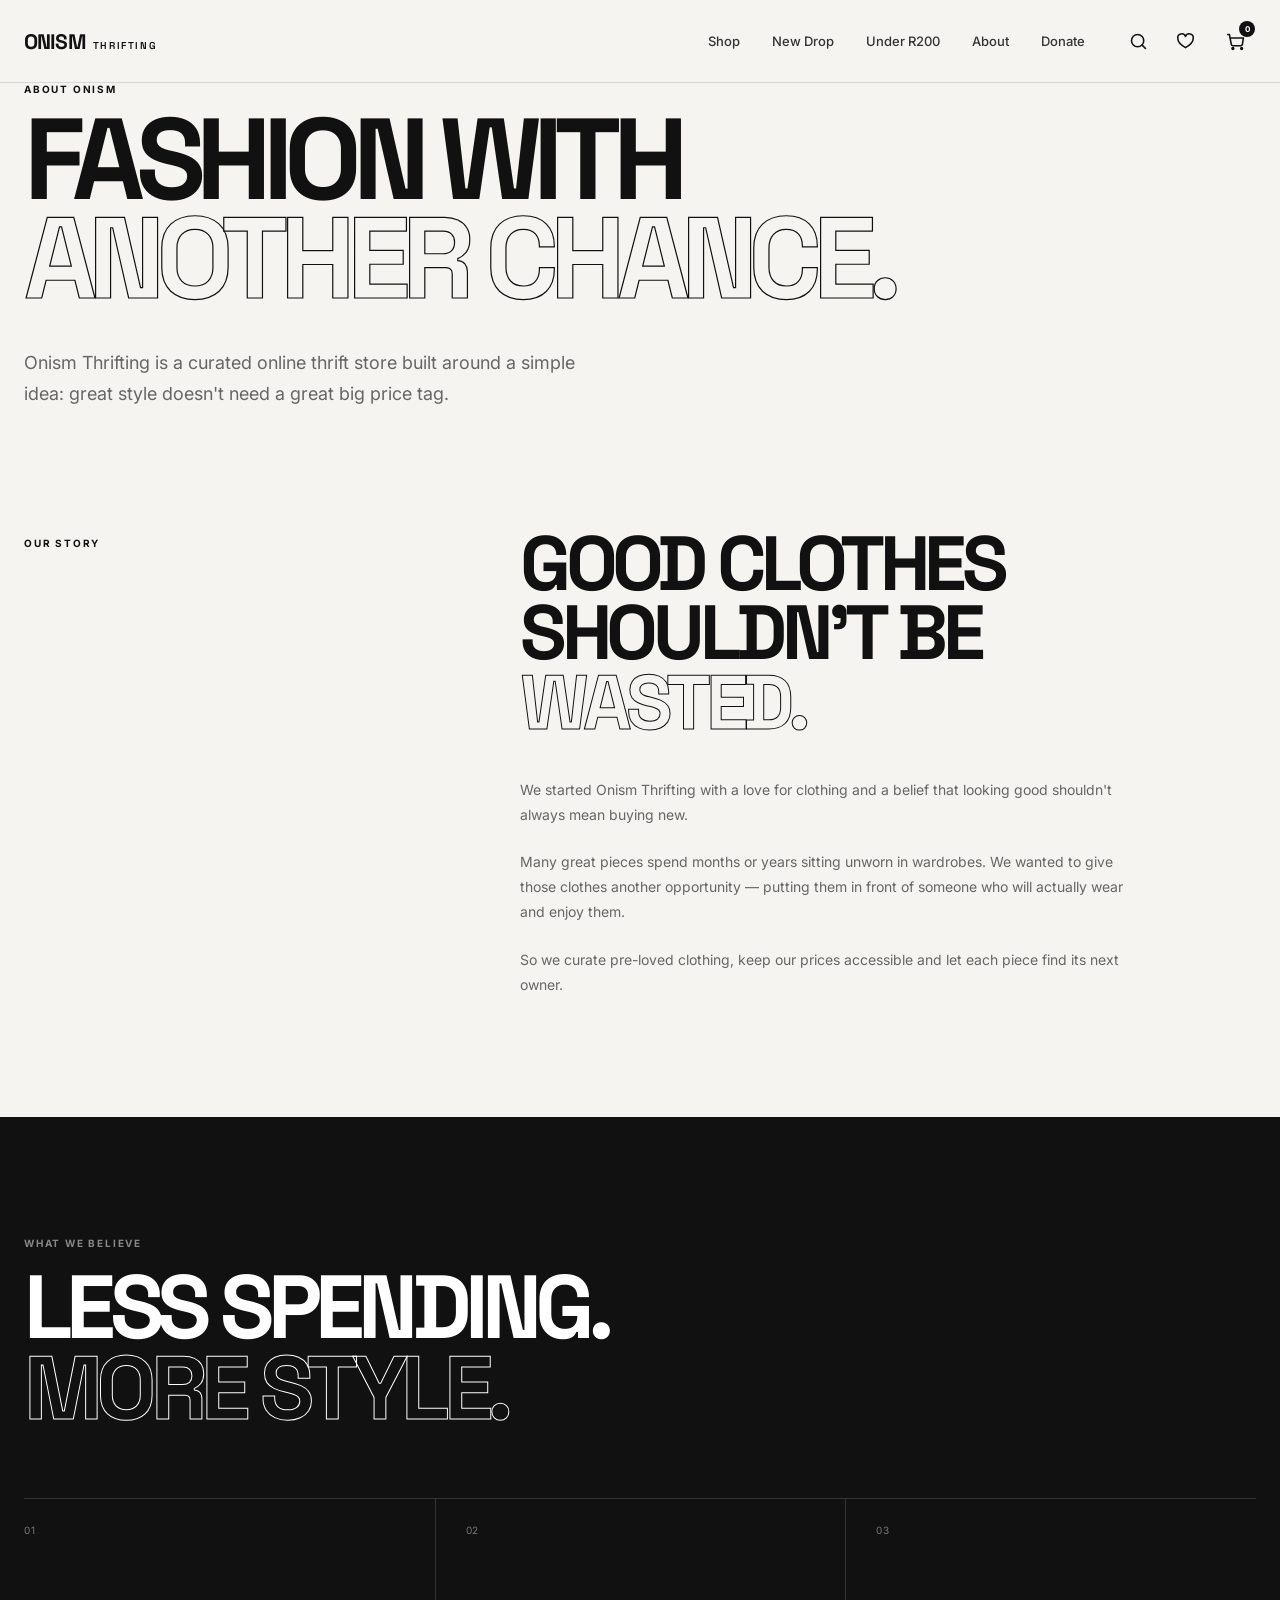
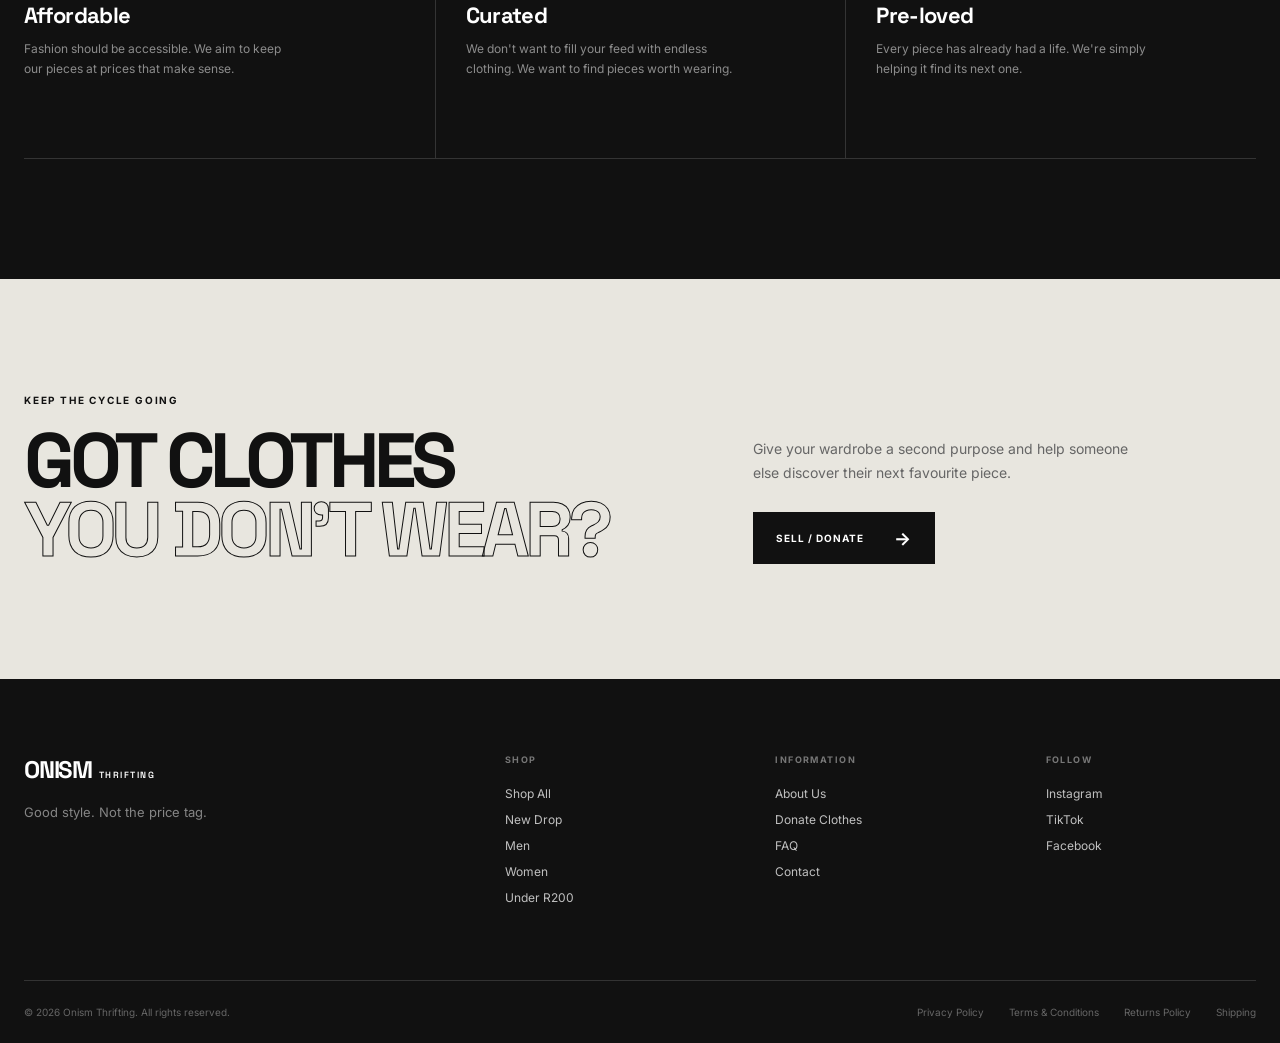
==== about.html @ 97230067 "latest commit" ====
<!DOCTYPE html> 
<html lang="en"> 
    <head> 
        <meta charset="UTF-8"> 
        <meta name="viewport" content="width=device-width, initial-scale=1.0" > 
        <title>About | Onism Thrifting</title> 
        <meta name="description" content="Learn more about Onism Thrifting and our approach to affordable, curated pre-loved fashion." > 
        <link rel="preconnect" href="https://fonts.googleapis.com"> 
        <link rel="preconnect" href="https://fonts.gstatic.com" crossorigin> 
        <link href="https://fonts.googleapis.com/css2?family=Inter:wght@400;500;600;700&family=Space+Grotesk:wght@400;500;600;700&display=swap" rel="stylesheet" > 
        
        <link rel="stylesheet" href="styles.css"> 
        <link rel="stylesheet" href="about.css"> 
    </head> 
    
    <body> 
        <!-- ========================= HEADER 
         ========================== --> 
         <header class="site-header"> 
            <div class="container nav-container"> 
                <a href="index.html" class="logo"> ONISM<span>THRIFTING</span> </a> 
                
                <nav class="main-nav" aria-label="Main navigation"> 
                    <a href="shop.html"> Shop </a> 
                    <a href="index.html#new-drop"> New Drop </a> 
                    <a href="shop.html?category=under-200"> Under R200 </a> 
                    <a href="about.html" class="active"> About </a> 
                    <a href="index.html#sell-donate"> Donate </a> 
                </nav> 
                
                <div class="nav-actions"> 
                    <button class="icon-button" aria-label="Search" > 
                        <svg width="21" height="21" viewBox="0 0 24 24" fill="none" stroke="currentColor" stroke-width="1.8" stroke-linecap="round" stroke-linejoin="round" > 
                            <circle cx="11" cy="11" r="7"></circle> 
                            <line x1="20" y1="20" x2="16.2" y2="16.2" ></line> 
                        </svg> 
                    </button> 
                    
                    <button class="icon-button" aria-label="Wishlist" > 
                        <svg width="21" height="21" viewBox="0 0 24 24" fill="none" stroke="currentColor" stroke-width="1.8" stroke-linecap="round" stroke-linejoin="round" > 
                            <path d="M20.8 8.6c0 5.4-8.8 10.4-8.8 10.4S3.2 14 3.2 8.6A4.6 4.6 0 0 1 12 6.1a4.6 4.6 0 0 1 8.8 2.5Z"></path> 
                        </svg> 
                    </button> 
                    
                    <button class="icon-button cart-button" aria-label="Shopping cart" > 
                        <svg width="21" height="21" viewBox="0 0 24 24" fill="none" stroke="currentColor" stroke-width="1.8" stroke-linecap="round" stroke-linejoin="round" > 
                            <circle cx="9" cy="20" r="1"></circle> 
                            <circle cx="19" cy="20" r="1"></circle> 
                            <path d="M3 4h2l2.2 11.2a2 2 0 0 0 2 1.6h8.7a2 2 0 0 0 2-1.6L21 8H6"></path> 
                        </svg> 
                        <span class="cart-count"> 0 </span> 
                    </button> 
                    
                    <button class="menu-toggle" aria-label="Open menu" aria-expanded="false" > 
                        <span></span> 
                        <span></span> 
                        <span></span> 
                    </button> 
                </div> 
            </div> 
            
            <div class="mobile-menu"> 
                <nav aria-label="Mobile navigation"> 
                    <a href="shop.html"> Shop </a> 
                    <a href="index.html#new-drop"> New Drop </a> 
                    <a href="shop.html?category=under-200"> Under R200 </a> 
                    <a href="about.html"> About </a> 
                    <a href="index.html#sell-donate"> Donate </a> 
                </nav> 
            </div> 
        </header> 
        
        <!-- ========================= 
         ABOUT PAGE ========================== --> 
         
         <main class="about-page"> 
            <!-- ================================= 
             ABOUT HERO ================================== --> 
             <section class="about-hero">
                <div class="container"> 
                    <p class="section-eyebrow"> ABOUT ONISM </p> 
                    <h1> FASHION WITH <span>ANOTHER CHANCE.</span> </h1> 
                    <p class="about-hero-intro"> Onism Thrifting is a curated online thrift store built around a simple idea: great style doesn't need a great big price tag. </p> 
                </div> 
            </section> 
            
            <!-- ================================= 
             OUR STORY ================================== --> 
             <section class="about-story"> 
                <div class="container about-story-grid"> 
                    <div class="about-story-label"> 
                        <p class="section-eyebrow"> OUR STORY </p> 
                    </div> 
                    <div class="about-story-content"> 
                        <h2> GOOD CLOTHES SHOULDN'T BE <span>WASTED.</span> </h2> 
                        <p> We started Onism Thrifting with a love for clothing and a belief that looking good shouldn't always mean buying new. </p> 
                        <p> Many great pieces spend months or years sitting unworn in wardrobes. We wanted to give those clothes another opportunity — putting them in front of someone who will actually wear and enjoy them. </p> 
                        <p> So we curate pre-loved clothing, keep our prices accessible and let each piece find its next owner. </p> 
                    </div> 
                </div> 
            </section> 

            <!-- ================================= 
             WHAT WE BELIEVE ================================== --> 
             <section class="about-beliefs"> 
                <div class="container"> 
                    <div class="beliefs-heading"> 
                        <p class="section-eyebrow"> WHAT WE BELIEVE </p> 
                        <h2> LESS SPENDING. <span>MORE STYLE.</span> </h2> 
                    </div> 
                    <div class="beliefs-grid"> 
                        <div class="belief"> 
                            <span class="belief-number"> 01 </span> 
                            <h3> Affordable </h3> 
                            <p> Fashion should be accessible. We aim to keep our pieces at prices that make sense. </p> 
                        </div> 
                        <div class="belief"> <span class="belief-number"> 02 </span> 
                            <h3> Curated </h3> 
                            <p> We don't want to fill your feed with endless clothing. We want to find pieces worth wearing. </p> 
                        </div> 
                        <div class="belief"> <span class="belief-number"> 03 </span> 
                            <h3> Pre-loved </h3> 
                            <p> Every piece has already had a life. We're simply helping it find its next one. </p> 
                        </div> 
                    </div> 
                </div> 
            </section> 
            
            <!-- ================================= 
             SELL / DONATE CTA ================================== --> 
             <section class="about-cta"> 
                <div class="container"> 
                    <div class="about-cta-inner"> 
                        <div> 
                            <p class="section-eyebrow"> KEEP THE CYCLE GOING </p>
                            <h2> GOT CLOTHES <span>YOU DON'T WEAR?</span> 
                            </h2> 
                        </div> 
                        <div class="about-cta-action"> 
                            <p> Give your wardrobe a second purpose and help someone else discover their next favourite piece. </p> 
                            <a href="sell-donate.html" class="about-cta-button" > Sell / Donate <span>→</span> </a> 
                        </div> 
                    </div> 
                </div> 
            </section> 
        </main> 
        
        <!-- ========================= 
         FOOTER ========================== --> 
         <footer class="site-footer"> 
            <div class="container footer-container"> 
                <div class="footer-main"> 
                    <div class="footer-brand"> 
                        <a href="index.html" class="footer-logo" > ONISM<span>THRIFTING</span> </a> 
                        <p> Good style. Not the price tag. </p> 
                    </div> 
                    <div class="footer-column"> 
                        <p class="footer-heading"> SHOP </p> 
                        <a href="shop.html"> Shop All </a> 
                        <a href="index.html#new-drop"> New Drop </a> 
                        <a href="shop.html?category=men"> Men </a> 
                        <a href="shop.html?category=women"> Women </a> 
                        <a href="shop.html?category=under-200"> Under R200 </a> 
                    </div> <div class="footer-column"> 
                        <p class="footer-heading"> INFORMATION </p> 
                        <a href="about.html"> About Us </a> 
                        <a href="sell-donate.html"> Donate Clothes </a> 
                        <a href="faq.html"> FAQ </a> 
                        <a href="contact.html"> Contact </a> 
                    </div> 
                    <div class="footer-column"> 
                        <p class="footer-heading"> FOLLOW </p> 
                        <a href="#"> Instagram </a> 
                        <a href="#"> TikTok </a> 
                        <a href="#"> Facebook </a> 
                    </div> 
                </div> 
                <div class="footer-bottom"> 
                    <p> © 2026 Onism Thrifting. All rights reserved. </p> 
                    <div class="footer-legal"> 
                        <a href="privacy.html"> Privacy Policy </a> 
                        <a href="terms.html"> Terms & Conditions </a> 
                        <a href="returns.html"> Returns Policy </a> 
                        <a href="shipping.html"> Shipping </a>
                    </div> 
                </div> 
            </div> 
        </footer> 
        
        <script src="script.js"></script> 
    </body> 
</html>
---- styles.css ----
/* =========================================
   RESET
========================================= */

* {
    margin: 0;
    padding: 0;
    box-sizing: border-box;
}

html {
    scroll-behavior: smooth;
}

body {
    font-family: "Inter", sans-serif;
    background: #f5f4f0;
    color: #111111;
    overflow-x: hidden;
}

a {
    color: inherit;
    text-decoration: none;
}

button {
    font: inherit;
}


/* =========================================
   VARIABLES
========================================= */

:root {
    --black: #111111;
    --dark: #171717;
    --cream: #f5f4f0;
    --white: #ffffff;
    --grey: #777777;
    --border: rgba(17, 17, 17, 0.12);

    --container-width: 1400px;
}


/* =========================================
   GLOBAL
========================================= */

.container {
    width: min(100% - 48px, var(--container-width));
    margin-inline: auto;
}


/* =========================================
   HEADER
========================================= */

.site-header {
    position: relative;
    z-index: 1000;
    width: 100%;
    background: var(--cream);
    border-bottom: 1px solid var(--border);
}

.nav-container {
    min-height: 82px;

    display: flex;
    align-items: center;
    justify-content: space-between;
    gap: 32px;
}


/* Logo */

.logo {
    display: flex;
    align-items: baseline;
    gap: 7px;

    font-family: "Space Grotesk", sans-serif;
    font-size: 21px;
    font-weight: 700;
    letter-spacing: -0.04em;
    white-space: nowrap;
}

.logo span {
    font-size: 10px;
    letter-spacing: 0.16em;
    font-weight: 600;
}


/* Navigation */

.main-nav {
    display: flex;
    align-items: center;
    justify-content: center;
    gap: 32px;
    margin-left: auto;
}

.main-nav a {
    position: relative;

    font-size: 13px;
    font-weight: 500;

    color: #333333;

    transition:
        color 0.25s ease,
        opacity 0.25s ease;
}

.main-nav a::after {
    content: "";

    position: absolute;
    left: 0;
    bottom: -7px;

    width: 0;
    height: 1px;

    background: var(--black);

    transition: width 0.25s ease;
}

.main-nav a:hover {
    color: var(--black);
}

.main-nav a:hover::after {
    width: 100%;
}


/* Header actions */

.nav-actions {
    display: flex;
    align-items: center;
    gap: 5px;
}

.icon-button {
    position: relative;

    width: 42px;
    height: 42px;

    display: grid;
    place-items: center;

    border: 0;
    background: transparent;

    cursor: pointer;

    color: var(--black);

    border-radius: 50%;

    transition:
        background 0.25s ease,
        transform 0.25s ease;
}

.icon-button:hover {
    background: rgba(17, 17, 17, 0.07);
    transform: translateY(-1px);
}


/* Cart */

.cart-button {
    margin-left: 3px;
}

.cart-count {
    position: absolute;

    top: 1px;
    right: 1px;

    min-width: 16px;
    height: 16px;

    padding: 0 4px;

    display: grid;
    place-items: center;

    border-radius: 50%;

    background: var(--black);
    color: var(--white);

    font-size: 8px;
    font-weight: 700;
}


/* Mobile menu button */

.menu-toggle {
    display: none;

    width: 42px;
    height: 42px;

    border: 0;
    background: transparent;

    cursor: pointer;

    flex-direction: column;
    justify-content: center;
    gap: 5px;
}

.menu-toggle span {
    display: block;

    width: 21px;
    height: 1.5px;

    margin-left: auto;

    background: var(--black);

    transition:
        transform 0.3s ease,
        opacity 0.3s ease;
}


/* Mobile menu */

.mobile-menu {
    display: none;

    border-top: 1px solid var(--border);

    background: var(--cream);
}

.mobile-menu nav {
    display: flex;
    flex-direction: column;
}

.mobile-menu a {
    padding: 18px 24px;

    border-bottom: 1px solid var(--border);

    font-size: 14px;
    font-weight: 500;
}


/* =========================================
   HERO
========================================= */

.hero {
    position: relative;

    min-height: calc(100vh - 82px);

    display: flex;
    align-items: center;

    background: var(--cream);

    overflow: hidden;
}


/* Decorative background */

.hero-background {
    position: absolute;
    inset: 0;

    pointer-events: none;
}

.hero-gradient {
    position: absolute;

    width: 650px;
    height: 650px;

    right: -200px;
    top: 50%;

    transform: translateY(-50%);

    border-radius: 50%;

    background:
        radial-gradient(
            circle,
            rgba(177, 177, 177, 0.18) 0%,
            rgba(177, 177, 177, 0) 68%
        );

    filter: blur(20px);
}


/* Hero layout */

.hero-container {
    position: relative;
    z-index: 2;

    min-height: calc(100vh - 82px);

    display: grid;
    grid-template-columns: 1fr 0.9fr;

    align-items: center;

    gap: 70px;

    padding-top: 70px;
    padding-bottom: 120px;
}


/* Hero content */

.hero-content {
    max-width: 670px;
}

.hero-eyebrow {
    display: flex;
    align-items: center;
    gap: 12px;

    margin-bottom: 26px;

    font-size: 11px;
    font-weight: 700;

    letter-spacing: 0.18em;
}

.eyebrow-line {
    width: 34px;
    height: 1px;

    background: var(--black);
}


/* Heading */

.hero h1 {
    max-width: 720px;

    font-family: "Space Grotesk", sans-serif;

    font-size: clamp(55px, 7vw, 100px);
    line-height: 0.88;

    font-weight: 700;
    letter-spacing: -0.075em;

    margin-bottom: 32px;
}

.hero h1 span {
    display: block;

    color: transparent;

    -webkit-text-stroke: 1.3px var(--black);
}


/* Description */

.hero-description {
    max-width: 480px;

    font-size: 17px;
    line-height: 1.65;

    color: #5f5f5f;

    margin-bottom: 38px;
}


/* Buttons */

.hero-buttons {
    display: flex;
    align-items: center;
    gap: 12px;

    margin-bottom: 46px;
}

.btn {
    min-height: 54px;

    display: inline-flex;
    align-items: center;
    justify-content: center;
    gap: 28px;

    padding: 0 24px;

    font-size: 12px;
    font-weight: 700;

    letter-spacing: 0.08em;
    text-transform: uppercase;

    transition:
        transform 0.25s ease,
        background 0.25s ease,
        color 0.25s ease;
}

.btn-primary {
    background: var(--black);
    color: var(--white);
}

.btn-primary:hover {
    transform: translateY(-3px);
}

.btn-primary span {
    font-size: 18px;
    line-height: 1;
}


.btn-secondary {
    border: 1px solid rgba(17, 17, 17, 0.25);
    background: transparent;

    color: var(--black);
}

.btn-secondary:hover {
    background: var(--black);
    color: var(--white);

    transform: translateY(-3px);
}


/* Hero Meta */

.hero-meta {
    display: flex;
    align-items: center;
    gap: 18px;
}

.hero-meta-item {
    display: flex;
    align-items: center;
    gap: 8px;

    color: #555555;

    font-size: 11px;
}

.hero-meta-item strong {
    color: var(--black);

    font-size: 13px;
    font-weight: 700;
}

.hero-meta-divider {
    width: 1px;
    height: 17px;

    background: rgba(17, 17, 17, 0.18);
}


/* =========================================
   HERO IMAGE
========================================= */

.hero-visual {
    position: relative;

    width: 100%;
    max-width: 620px;

    justify-self: end;
}

.hero-image-wrapper {
    position: relative;

    aspect-ratio: 0.82 / 1;

    overflow: hidden;

    background: #dedbd5;
}

.hero-image {
    width: 100%;
    height: 100%;

    display: block;

    object-fit: cover;

    filter: saturate(0.72) contrast(0.98);

    transition: transform 0.7s cubic-bezier(0.2, 0.7, 0.2, 1);
}

.hero-image-wrapper:hover .hero-image {
    transform: scale(1.03);
}

.image-overlay {
    position: absolute;
    inset: 0;

    background:
        linear-gradient(
            180deg,
            rgba(0, 0, 0, 0.02) 0%,
            rgba(0, 0, 0, 0.12) 100%
        );

    pointer-events: none;
}


/* Image branding */

.hero-image-label {
    position: absolute;

    bottom: 26px;
    left: 26px;

    display: flex;
    align-items: baseline;
    gap: 8px;

    color: white;

    font-family: "Space Grotesk", sans-serif;

    font-size: 18px;
    font-weight: 700;

    letter-spacing: -0.04em;
}

.hero-image-label small {
    font-family: "Inter", sans-serif;

    font-size: 8px;
    font-weight: 600;

    letter-spacing: 0.16em;
}


/* Floating card */

.floating-card {
    position: absolute;

    right: -35px;
    bottom: 55px;

    width: 190px;

    padding: 22px;

    background: var(--white);

    box-shadow:
        0 25px 55px rgba(0, 0, 0, 0.13);

    animation: floatingCard 5s ease-in-out infinite;
}

.floating-card-label {
    display: block;

    margin-bottom: 14px;

    font-size: 8px;
    font-weight: 700;

    letter-spacing: 0.14em;
}

.floating-card strong {
    font-family: "Space Grotesk", sans-serif;

    font-size: 25px;
    line-height: 0.98;

    letter-spacing: -0.05em;
}

.floating-arrow {
    position: absolute;

    right: 20px;
    bottom: 20px;

    font-size: 19px;
}


@keyframes floatingCard {
    0%,
    100% {
        transform: translateY(0);
    }

    50% {
        transform: translateY(-9px);
    }
}


/* =========================================
   MARQUEE
========================================= */

.hero-marquee {
    position: absolute;

    left: 0;
    bottom: 0;

    width: 100%;
    height: 48px;

    display: flex;
    align-items: center;

    border-top: 1px solid var(--border);
    border-bottom: 1px solid var(--border);

    overflow: hidden;

    background: rgba(245, 244, 240, 0.88);

    backdrop-filter: blur(10px);
}

.marquee-track {
    display: flex;
    align-items: center;
    gap: 34px;

    width: max-content;

    white-space: nowrap;

    animation: marquee 24s linear infinite;

    font-size: 9px;
    font-weight: 700;

    letter-spacing: 0.16em;
}

.marquee-track span:nth-child(even) {
    font-size: 12px;
    letter-spacing: 0;
}

@keyframes marquee {
    from {
        transform: translateX(0);
    }

    to {
        transform: translateX(-50%);
    }
}


/* =========================================
   RESPONSIVE
========================================= */

@media (max-width: 1100px) {

    .main-nav {
        gap: 20px;
    }

    .main-nav a {
        font-size: 12px;
    }

    .hero-container {
        gap: 40px;
    }

    .floating-card {
        right: -20px;
    }

}


@media (max-width: 900px) {

    .main-nav {
        display: none;
    }

    .menu-toggle {
        display: flex;
    }

    .mobile-menu.active {
        display: block;
    }

    .hero-container {
        grid-template-columns: 1fr;

        gap: 55px;

        padding-top: 60px;
        padding-bottom: 110px;
    }

    .hero-content {
        max-width: 720px;
    }

    .hero-visual {
        justify-self: center;

        width: min(100%, 600px);
    }

    .floating-card {
        right: 15px;
    }

}


@media (max-width: 600px) {

    .container {
        width: min(100% - 32px, var(--container-width));
    }

    .nav-container {
        min-height: 72px;
    }

    .logo {
        font-size: 18px;
    }

    .logo span {
        font-size: 8px;
    }

    .nav-actions {
        gap: 0;
    }

    .icon-button {
        width: 38px;
        height: 38px;
    }

    .hero {
        min-height: auto;
    }

    .hero-container {
        min-height: auto;

        padding-top: 55px;
        padding-bottom: 100px;

        gap: 45px;
    }

    .hero-eyebrow {
        font-size: 9px;
        margin-bottom: 20px;
    }

    .hero h1 {
        font-size: clamp(48px, 15vw, 76px);

        margin-bottom: 25px;
    }

    .hero h1 span {
        -webkit-text-stroke-width: 1px;
    }

    .hero-description {
        font-size: 15px;
        line-height: 1.6;

        margin-bottom: 30px;
    }

    .hero-buttons {
        flex-direction: column;
        align-items: stretch;

        margin-bottom: 35px;
    }

    .btn {
        width: 100%;
    }

    .hero-meta {
        gap: 10px;

        flex-wrap: wrap;
    }

    .hero-meta-item {
        font-size: 9px;
    }

    .hero-meta-divider {
        height: 13px;
    }

    .hero-image-wrapper {
        aspect-ratio: 0.78 / 1;
    }

    .floating-card {
        right: 10px;
        bottom: 25px;

        width: 155px;

        padding: 18px;
    }

    .floating-card strong {
        font-size: 21px;
    }

    .hero-image-label {
        bottom: 18px;
        left: 18px;
    }

}

/* =========================================
   NEW DROP
========================================= */

.new-drop {
    padding: 120px 0 130px;
    background: #f5f4f0;
}


/* Section heading */

.section-heading {
    display: flex;
    align-items: flex-end;
    justify-content: space-between;

    gap: 40px;

    margin-bottom: 55px;
}

.section-eyebrow {
    margin-bottom: 15px;

    font-size: 10px;
    font-weight: 700;

    letter-spacing: 0.18em;
}

.section-heading h2 {
    font-family: "Space Grotesk", sans-serif;

    font-size: clamp(42px, 5vw, 70px);
    line-height: 0.92;

    letter-spacing: -0.065em;
    font-weight: 700;
}

.section-description {
    max-width: 310px;

    margin-bottom: 3px;

    font-size: 14px;
    line-height: 1.6;

    color: #777;
}


/* Product grid */

.product-grid {
    display: grid;

    grid-template-columns:
        repeat(4, minmax(0, 1fr));

    gap: 18px;
}


/* Product card */

.product-card {
    min-width: 0;
}


/* Product image */

.product-image-wrapper {
    position: relative;

    display: block;

    width: 100%;

    aspect-ratio: 0.78 / 1;

    overflow: hidden;

    background: #e7e4de;
}

.product-image {
    width: 100%;
    height: 100%;

    display: block;

    object-fit: cover;

    transition:
        transform 0.55s cubic-bezier(0.2, 0.7, 0.2, 1);
}

.product-image-wrapper:hover .product-image {
    transform: scale(1.035);
}


/* Badge */

.product-badge {
    position: absolute;

    top: 14px;
    left: 14px;

    z-index: 2;

    padding: 7px 9px;

    background: rgba(255, 255, 255, 0.92);

    font-size: 8px;
    font-weight: 700;

    letter-spacing: 0.1em;
}


/* Wishlist */

.product-wishlist {
    position: absolute;

    top: 12px;
    right: 12px;

    z-index: 3;

    width: 35px;
    height: 35px;

    display: grid;
    place-items: center;

    border: 0;
    border-radius: 50%;

    background: rgba(255, 255, 255, 0.92);

    font-size: 19px;
    line-height: 1;

    cursor: pointer;

    transition:
        transform 0.25s ease,
        background 0.25s ease;
}

.product-wishlist:hover {
    transform: scale(1.08);

    background: #ffffff;
}


/* Product information */

.product-info {
    display: flex;
    align-items: flex-start;
    justify-content: space-between;

    gap: 15px;

    padding-top: 16px;
}

.product-info h3 {
    margin-bottom: 5px;

    font-family: "Space Grotesk", sans-serif;

    font-size: 14px;
    font-weight: 600;

    letter-spacing: -0.02em;
}

.product-info p {
    font-size: 11px;

    color: #858585;
}

.product-info > strong {
    flex-shrink: 0;

    font-size: 13px;
    font-weight: 700;
}


/* View all */

.section-button-wrapper {
    display: flex;
    justify-content: center;

    margin-top: 55px;
}

.text-button {
    display: inline-flex;
    align-items: center;
    gap: 14px;

    padding-bottom: 7px;

    border-bottom: 1px solid #111111;

    font-size: 11px;
    font-weight: 700;

    letter-spacing: 0.08em;
    text-transform: uppercase;

    transition:
        gap 0.25s ease;
}

.text-button span {
    font-size: 17px;
}

.text-button:hover {
    gap: 22px;
}


/* =========================================
   NEW DROP RESPONSIVE
========================================= */

@media (max-width: 1000px) {

    .product-grid {
        grid-template-columns:
            repeat(2, minmax(0, 1fr));

        row-gap: 40px;
    }

}


@media (max-width: 600px) {

    .new-drop {
        padding: 85px 0 95px;
    }

    .section-heading {
        display: block;

        margin-bottom: 38px;
    }

    .section-heading h2 {
        font-size: 48px;
    }

    .section-description {
        margin-top: 20px;

        font-size: 13px;
    }

    .product-grid {
        grid-template-columns: repeat(2, minmax(0, 1fr));

        gap: 24px 10px;
    }

    .product-image-wrapper {
        aspect-ratio: 0.76 / 1;
    }

    .product-badge {
        top: 9px;
        left: 9px;

        padding: 6px 7px;

        font-size: 7px;
    }

    .product-wishlist {
        top: 8px;
        right: 8px;

        width: 31px;
        height: 31px;

        font-size: 17px;
    }

    .product-info {
        display: block;

        padding-top: 11px;
    }

    .product-info h3 {
        font-size: 12px;

        margin-bottom: 4px;
    }

    .product-info p {
        font-size: 9px;
    }

    .product-info > strong {
        display: block;

        margin-top: 7px;

        font-size: 12px;
    }

}

/* =========================================
   WHY SHOP
========================================= */

.why-shop {
    padding: 120px 0;
    background: #111111;
    color: #ffffff;
}

.why-shop-container {
    display: grid;

    grid-template-columns:
        1fr 1fr;

    gap: 100px;

    align-items: start;
}


/* Left */

.why-shop-heading .section-eyebrow {
    color: #a0a0a0;
}

.why-shop-heading h2 {
    max-width: 620px;

    font-family: "Space Grotesk", sans-serif;

    font-size: clamp(48px, 6vw, 82px);

    line-height: 0.91;

    letter-spacing: -0.07em;

    font-weight: 700;
}

.why-shop-heading h2 span {
    display: block;

    color: transparent;

    -webkit-text-stroke: 1px #ffffff;
}


/* Right */

.why-shop-content {
    max-width: 500px;

    padding-top: 33px;
}

.why-shop-intro {
    max-width: 460px;

    margin-bottom: 55px;

    font-size: 16px;
    line-height: 1.7;

    color: #b5b5b5;
}


/* Features */

.why-shop-features {
    border-top: 1px solid rgba(255, 255, 255, 0.15);
}

.why-feature {
    display: grid;

    grid-template-columns: 42px 1fr;

    gap: 20px;

    padding: 26px 0;

    border-bottom: 1px solid rgba(255, 255, 255, 0.15);
}

.feature-number {
    padding-top: 3px;

    font-size: 10px;
    font-weight: 600;

    letter-spacing: 0.08em;

    color: #777777;
}

.why-feature h3 {
    margin-bottom: 7px;

    font-family: "Space Grotesk", sans-serif;

    font-size: 16px;
    font-weight: 600;

    letter-spacing: -0.02em;
}

.why-feature p {
    max-width: 380px;

    font-size: 12px;
    line-height: 1.6;

    color: #8e8e8e;
}


/* =========================================
   RESPONSIVE
========================================= */

@media (max-width: 850px) {

    .why-shop {
        padding: 90px 0;
    }

    .why-shop-container {
        grid-template-columns: 1fr;

        gap: 45px;
    }

    .why-shop-content {
        padding-top: 0;
    }

}


@media (max-width: 600px) {

    .why-shop {
        padding: 75px 0;
    }

    .why-shop-heading h2 {
        font-size: 52px;
    }

    .why-shop-intro {
        font-size: 14px;

        margin-bottom: 40px;
    }

    .why-feature {
        padding: 22px 0;

        grid-template-columns: 34px 1fr;

        gap: 14px;
    }

    .why-feature h3 {
        font-size: 15px;
    }

    .why-feature p {
        font-size: 11px;
    }

}
/* =========================================
   SELL / DONATE
========================================= */

.sell-donate {
    padding: 120px 0;

    background: #e8e6df;
}


.sell-donate-container {
    display: grid;

    grid-template-columns: 1fr 1fr;

    gap: 100px;

    align-items: center;
}


/* Left content */

.sell-donate-content {
    max-width: 620px;
}

.sell-donate-content .section-eyebrow {
    margin-bottom: 20px;

    color: #666666;
}

.sell-donate-content h2 {
    margin-bottom: 30px;

    font-family: "Space Grotesk", sans-serif;

    font-size: clamp(48px, 6vw, 78px);
    line-height: 0.9;

    letter-spacing: -0.07em;

    font-weight: 700;
}

.sell-donate-content h2 span {
    display: block;

    color: transparent;

    -webkit-text-stroke: 1px #111111;
}


.sell-donate-description {
    max-width: 430px;

    font-size: 15px;
    line-height: 1.7;

    color: #666666;
}


/* Right cards */

.sell-donate-actions {
    display: flex;

    flex-direction: column;

    border-top: 1px solid rgba(17, 17, 17, 0.18);
}


.sell-donate-card {
    display: flex;

    flex-direction: column;

    justify-content: space-between;

    min-height: 190px;

    padding: 24px 0;

    border-bottom: 1px solid rgba(17, 17, 17, 0.18);

    transition:
        padding-left 0.3s ease,
        padding-right 0.3s ease,
        background 0.3s ease;
}


.sell-donate-card:hover {
    padding-left: 16px;
    padding-right: 16px;
}


.sell-donate-card-top {
    display: flex;

    align-items: center;
    justify-content: space-between;

    margin-bottom: 35px;
}


.sell-donate-card-top > span:first-child {
    font-size: 10px;
    font-weight: 600;

    letter-spacing: 0.08em;

    color: #777777;
}


.card-arrow {
    font-size: 20px;

    transition:
        transform 0.3s ease;
}


.sell-donate-card:hover .card-arrow {
    transform: translate(4px, -4px);
}


.sell-donate-card h3 {
    margin-bottom: 8px;

    font-family: "Space Grotesk", sans-serif;

    font-size: 25px;
    font-weight: 600;

    letter-spacing: -0.04em;
}


.sell-donate-card p {
    max-width: 320px;

    font-size: 12px;
    line-height: 1.6;

    color: #777777;
}


/* =========================================
   RESPONSIVE
========================================= */

@media (max-width: 850px) {

    .sell-donate {
        padding: 90px 0;
    }

    .sell-donate-container {
        grid-template-columns: 1fr;

        gap: 60px;
    }

    .sell-donate-content h2 {
        max-width: 600px;
    }

}


@media (max-width: 600px) {

    .sell-donate {
        padding: 75px 0;
    }

    .sell-donate-content h2 {
        font-size: 52px;

        margin-bottom: 24px;
    }

    .sell-donate-description {
        font-size: 14px;
    }

    .sell-donate-card {
        min-height: 165px;

        padding: 20px 0;
    }

    .sell-donate-card-top {
        margin-bottom: 28px;
    }

    .sell-donate-card h3 {
        font-size: 22px;
    }

    .sell-donate-card p {
        font-size: 11px;
    }

}
/* =========================================
   FOOTER
========================================= */

.site-footer {
    background: #111111;
    color: #ffffff;
}


/* Main footer */

.footer-container {
    padding-top: 75px;
    padding-bottom: 25px;
}


.footer-main {
    display: grid;

    grid-template-columns: 2fr 1fr 1fr 1fr;

    gap: 60px;

    padding-bottom: 75px;

    border-bottom:
        1px solid rgba(255, 255, 255, 0.14);
}


/* Brand */

.footer-brand {
    max-width: 300px;
}


.footer-logo {
    display: inline-flex;

    align-items: baseline;

    gap: 7px;

    margin-bottom: 17px;

    font-family: "Space Grotesk", sans-serif;

    font-size: 24px;

    font-weight: 700;

    letter-spacing: -0.05em;
}


.footer-logo span {
    font-size: 9px;

    font-weight: 600;

    letter-spacing: 0.16em;
}


.footer-brand p {
    font-size: 13px;

    color: #858585;

    line-height: 1.6;
}


/* Footer columns */

.footer-column {
    display: flex;

    flex-direction: column;

    align-items: flex-start;

    gap: 11px;
}


.footer-heading {
    margin-bottom: 10px;

    font-size: 9px;

    font-weight: 700;

    letter-spacing: 0.16em;

    color: #777777;
}


.footer-column a {
    font-size: 12px;

    color: #c0c0c0;

    transition:
        color 0.25s ease;
}


.footer-column a:hover {
    color: #ffffff;
}


/* Bottom */

.footer-bottom {
    display: flex;

    align-items: center;

    justify-content: space-between;

    gap: 25px;

    padding-top: 25px;
}


.footer-bottom p {
    font-size: 10px;

    color: #666666;
}


.footer-legal {
    display: flex;

    align-items: center;

    gap: 25px;
}


.footer-legal a {
    font-size: 10px;

    color: #666666;

    transition:
        color 0.25s ease;
}


.footer-legal a:hover {
    color: #ffffff;
}


/* =========================================
   FOOTER RESPONSIVE
========================================= */

@media (max-width: 800px) {

    .footer-main {
        grid-template-columns:
            repeat(2, 1fr);

        gap: 50px 35px;

        padding-bottom: 55px;
    }

    .footer-brand {
        grid-column: 1 / -1;
    }

}


@media (max-width: 550px) {

    .footer-container {
        padding-top: 60px;
    }

    .footer-main {
        grid-template-columns:
            repeat(2, 1fr);

        gap: 40px 20px;
    }

    .footer-brand {
        grid-column: 1 / -1;
    }

    .footer-logo {
        font-size: 21px;
    }

    .footer-column a {
        font-size: 11px;
    }

    .footer-bottom {
        flex-direction: column;

        align-items: flex-start;

        gap: 15px;

        padding-top: 20px;
    }

    .footer-legal {
        gap: 18px;

        flex-wrap: wrap;
    }

}
---- about.css ----
/* ========================================= 
ABOUT PAGE ========================================= */ 
.about-page { 
    background: #f5f4f0; 
}

.about-hero h1 { 
    max-width: 1000px; 
    margin-bottom: 40px;
    font-family: "Space Grotesk", sans-serif; 
    font-size: clamp(62px, 9vw, 130px); 
    line-height: 0.86; 
    letter-spacing: -0.08em; 
    font-weight: 700; 
}

.about-hero h1 span { 
    display: block; 
    color: transparent;
    -webkit-text-stroke: 1.2px #111111;
}

.about-hero-intro { 
    max-width: 580px; 
    font-size: 18px; 
    line-height: 1.7; 
    color: #666666; 
}

/* ========================================= 
STORY ========================================= */ 
.about-story { 
    padding: 120px 0; 
} 
    
.about-story-grid { 
    display: grid; 
    grid-template-columns: 0.7fr 1.3fr; 
    gap: 100px; 
} 

.about-story-label { 
    padding-top: 8px; 
} 

.about-story-content { 
    max-width: 700px; 
} 

.about-story-content h2 { 
    margin-bottom: 40px; 
    font-family: "Space Grotesk", sans-serif; 
    font-size: clamp(45px, 6vw, 78px); 
    line-height: 0.9; 
    letter-spacing: -0.07em; 
    font-weight: 700;
} 
    
.about-story-content h2 span { 
    display: block; 
    color: transparent; 
    -webkit-text-stroke: 1px #111111; 
} 

.about-story-content p { 
    max-width: 620px; 
    margin-bottom: 22px; 
    font-size: 14px; 
    line-height: 1.8; 
    color: #666666; 
} 

.about-story-content p:last-child { 
    margin-bottom: 0; 
}

/* ========================================= 
BELIEFS ========================================= */ 
.about-beliefs { 
    padding: 120px 0; 
    background: #111111; 
    color: #ffffff; 
} 

.beliefs-heading { 
    margin-bottom: 70px; 
} 

.beliefs-heading .section-eyebrow { 
    color: #888888; 
    margin-bottom: 18px; 
} 

.beliefs-heading h2 { 
    max-width: 800px; 
    font-family: "Space Grotesk", sans-serif; 
    font-size: clamp(50px, 7vw, 95px); 
    line-height: 0.9; 
    letter-spacing: -0.075em; 
    font-weight: 700; 
} 

.beliefs-heading h2 span { 
    display: block; 
    color: transparent; 
    -webkit-text-stroke: 1px #ffffff; 
} 

/* Belief grid */ 
.beliefs-grid { 
    display: grid; 
    grid-template-columns: repeat(3, 1fr); 
    border-top: 1px solid rgba(255, 255, 255, 0.15); 
} 

.belief { 
    min-height: 260px; 
    padding: 25px 30px 30px 0; 
    border-bottom: 1px solid rgba(255, 255, 255, 0.15); 
} 

.belief + .belief { 
    padding-left: 30px; 
    border-left: 1px solid rgba(255, 255, 255, 0.15); 
} 

.belief-number { 
    display: block; 
    margin-bottom: 65px; 
    font-size: 10px; 
    color: #777777; 
    letter-spacing: 0.08em; 
} 

.belief h3 { 
    margin-bottom: 10px; 
    font-family: "Space Grotesk", sans-serif; 
    font-size: 22px; 
    letter-spacing: -0.03em; 
} 

.belief p { 
    max-width: 270px; 
    font-size: 12px; 
    line-height: 1.65; 
    color: #8c8c8c; 
}

/* ========================================= 
ABOUT CTA ========================================= */ 
.about-cta { 
    padding: 115px 0; 
    background: #e8e6df; 
} 

.about-cta-inner { 
    display: grid; 
    grid-template-columns: 1fr 0.8fr; 
    gap: 100px; 
    align-items: end; 
} 

.about-cta h2 { 
    margin-top: 20px; 
    font-family: "Space Grotesk", sans-serif; 
    font-size: clamp(48px, 6vw, 78px); 
    line-height: 0.9; 
    letter-spacing: -0.07em; 
    font-weight: 700; 
} 

.about-cta h2 span { 
    display: block; 
    color: transparent; 
    -webkit-text-stroke: 1px #111111; 
} 

.about-cta-action { 
    max-width: 380px; 
} 

.about-cta-action p { 
    margin-bottom: 28px; 
    font-size: 14px; 
    line-height: 1.7; 
    color: #666666; 
} 

.about-cta-button { 
    display: inline-flex; 
    align-items: center; 
    gap: 30px; 
    min-height: 52px; 
    padding: 0 22px; 
    border: 1px solid #111111; 
    background: #111111; 
    color: #ffffff; 
    font-size: 10px; 
    font-weight: 700; 
    letter-spacing: 0.1em; 
    text-transform: uppercase; 
    transition: background 0.25s ease, color 0.25s ease; 
} 

.about-cta-button span { 
    font-size: 18px; 
} 

.about-cta-button:hover { 
    background: transparent; 
    color: #111111; 
}

/* =========================================
   RESPONSIVE
========================================= */
@media (max-width: 850px) { 
    .about-hero { 
        padding: 85px 0 90px; 
    } 
    
    .about-story { 
        padding: 90px 0; 
    } 
    
    .about-story-grid { 
        grid-template-columns: 1fr; 
        gap: 45px; 
    } 
    
    .about-story-label { 
        padding-top: 0; 
    } 
    
    .about-beliefs { 
        padding: 90px 0; 
    } 
    
    .beliefs-grid { 
        grid-template-columns: 1fr; 
    } 
    
    .belief { 
        min-height: auto; 
        padding: 25px 0; 
    } 
    
    .belief + .belief { 
        padding-left: 0; 
        border-left: 0; 
    } 
    
    .belief-number { 
        margin-bottom: 35px; 
    } 
    
    .about-cta { 
        padding: 85px 0; 
    } 
    
    .about-cta-inner { 
        grid-template-columns: 1fr; 
        gap: 45px; 
        align-items: start; 
    } 
} 

@media (max-width: 600px) { 
    .about-hero { 
        padding: 65px 0 75px; 
    } 

    .about-hero h1 { 
        font-size: 54px; 
        margin-bottom: 28px; 
    }

    .about-hero-intro { 
        font-size: 14px; 
    }

    .about-story { 
        padding: 75px 0; 
    }

    .about-story-content h2 { 
        font-size: 52px; margin-bottom: 30px; 
    }

    .about-story-content p { 
        font-size: 13px; 
    }

    .about-beliefs { 
        padding: 75px 0; 
    }

    .beliefs-heading { 
        margin-bottom: 45px; 
    }

    .beliefs-heading h2 { 
        font-size: 52px; 
    }

    .belief { 
        padding: 22px 0; 
    }

    .about-cta { 
        padding: 75px 0; 
    }

    .about-cta h2 { 
        font-size: 52px; 
    } 
}
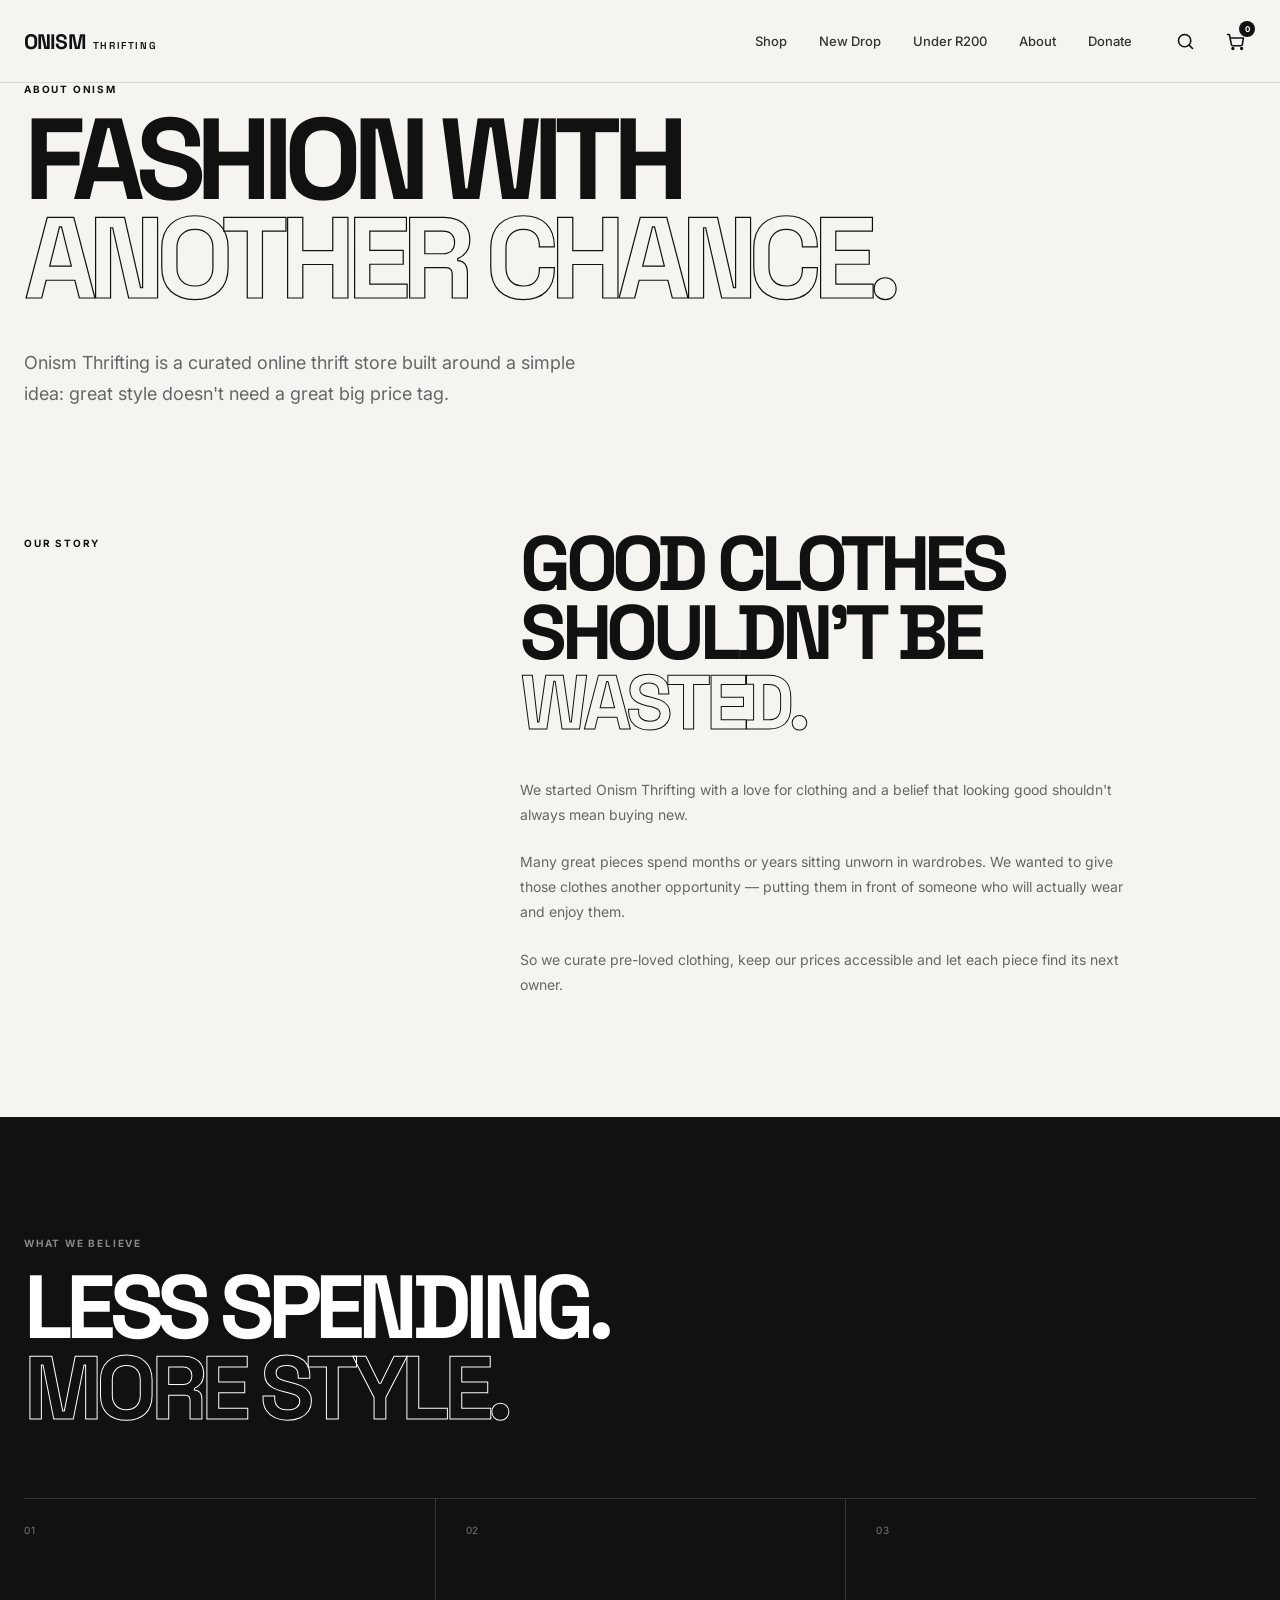
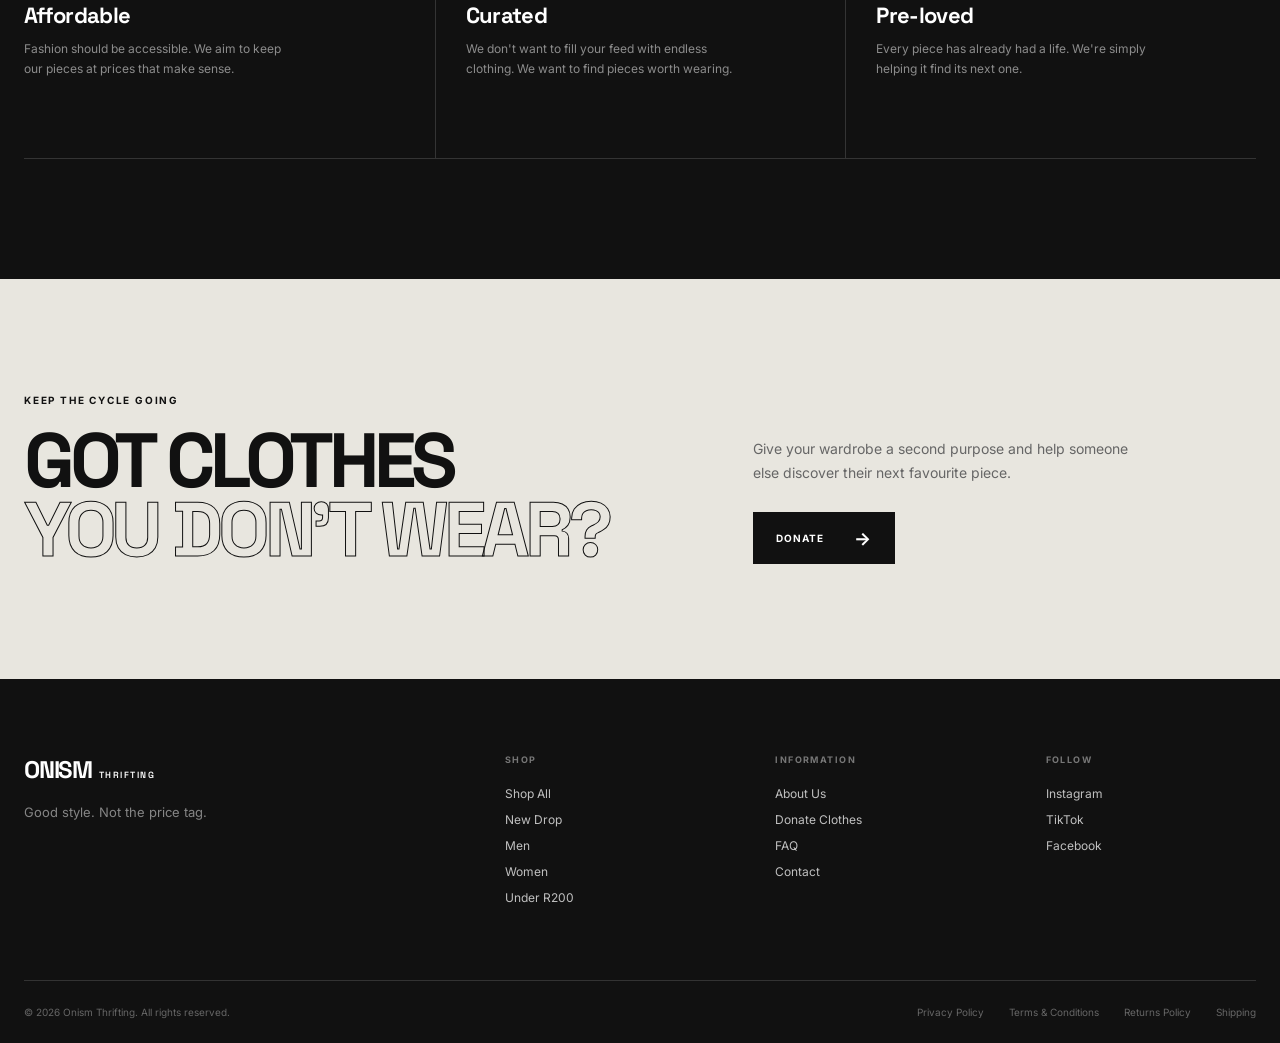
==== commit e3a5220c: "Website Info Update" ====
--- a/about.html
+++ b/about.html
@@ -33,12 +33,6 @@
                         <svg width="21" height="21" viewBox="0 0 24 24" fill="none" stroke="currentColor" stroke-width="1.8" stroke-linecap="round" stroke-linejoin="round" > 
                             <circle cx="11" cy="11" r="7"></circle> 
                             <line x1="20" y1="20" x2="16.2" y2="16.2" ></line> 
-                        </svg> 
-                    </button> 
-                    
-                    <button class="icon-button" aria-label="Wishlist" > 
-                        <svg width="21" height="21" viewBox="0 0 24 24" fill="none" stroke="currentColor" stroke-width="1.8" stroke-linecap="round" stroke-linejoin="round" > 
-                            <path d="M20.8 8.6c0 5.4-8.8 10.4-8.8 10.4S3.2 14 3.2 8.6A4.6 4.6 0 0 1 12 6.1a4.6 4.6 0 0 1 8.8 2.5Z"></path> 
                         </svg> 
                     </button> 
                     
@@ -138,7 +132,7 @@
                         </div> 
                         <div class="about-cta-action"> 
                             <p> Give your wardrobe a second purpose and help someone else discover their next favourite piece. </p> 
-                            <a href="sell-donate.html" class="about-cta-button" > Sell / Donate <span>→</span> </a> 
+                            <a href="sell-donate.html" class="about-cta-button" >Donate <span>→</span> </a> 
                         </div> 
                     </div> 
                 </div> 
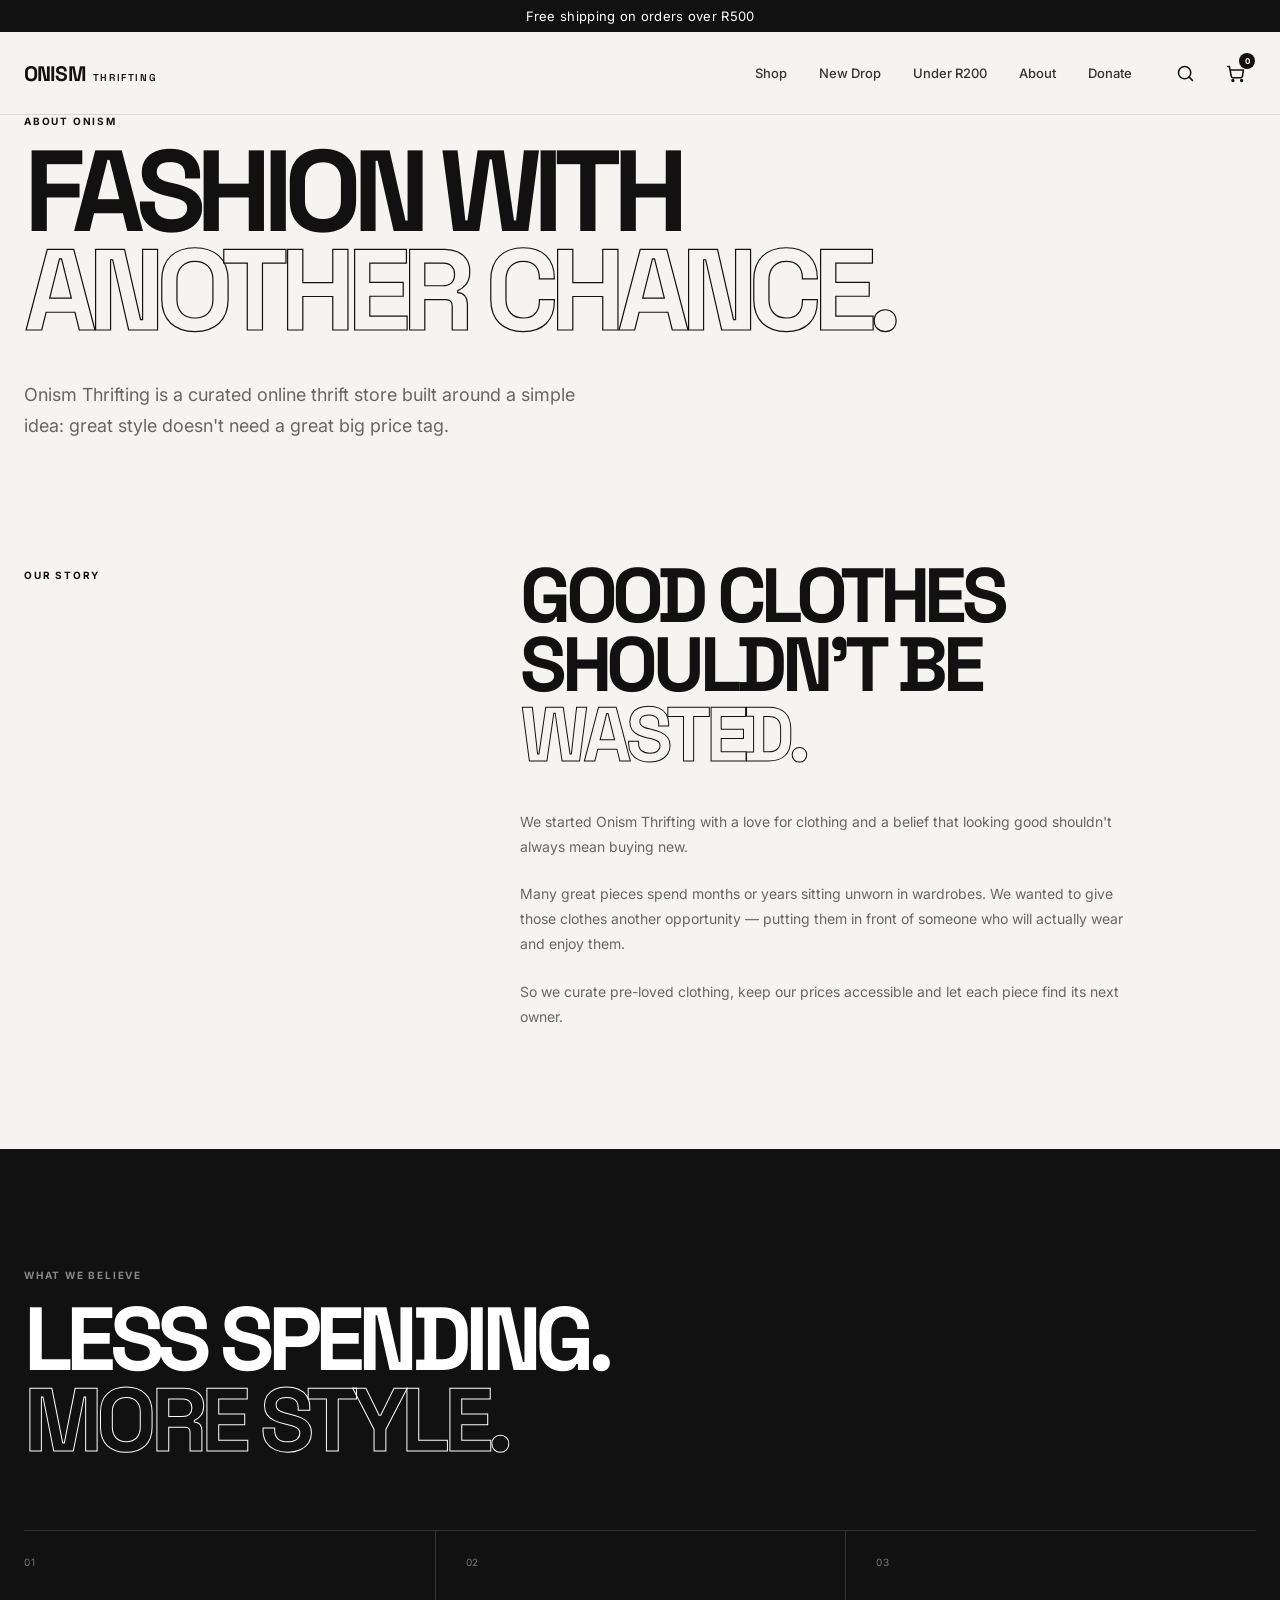
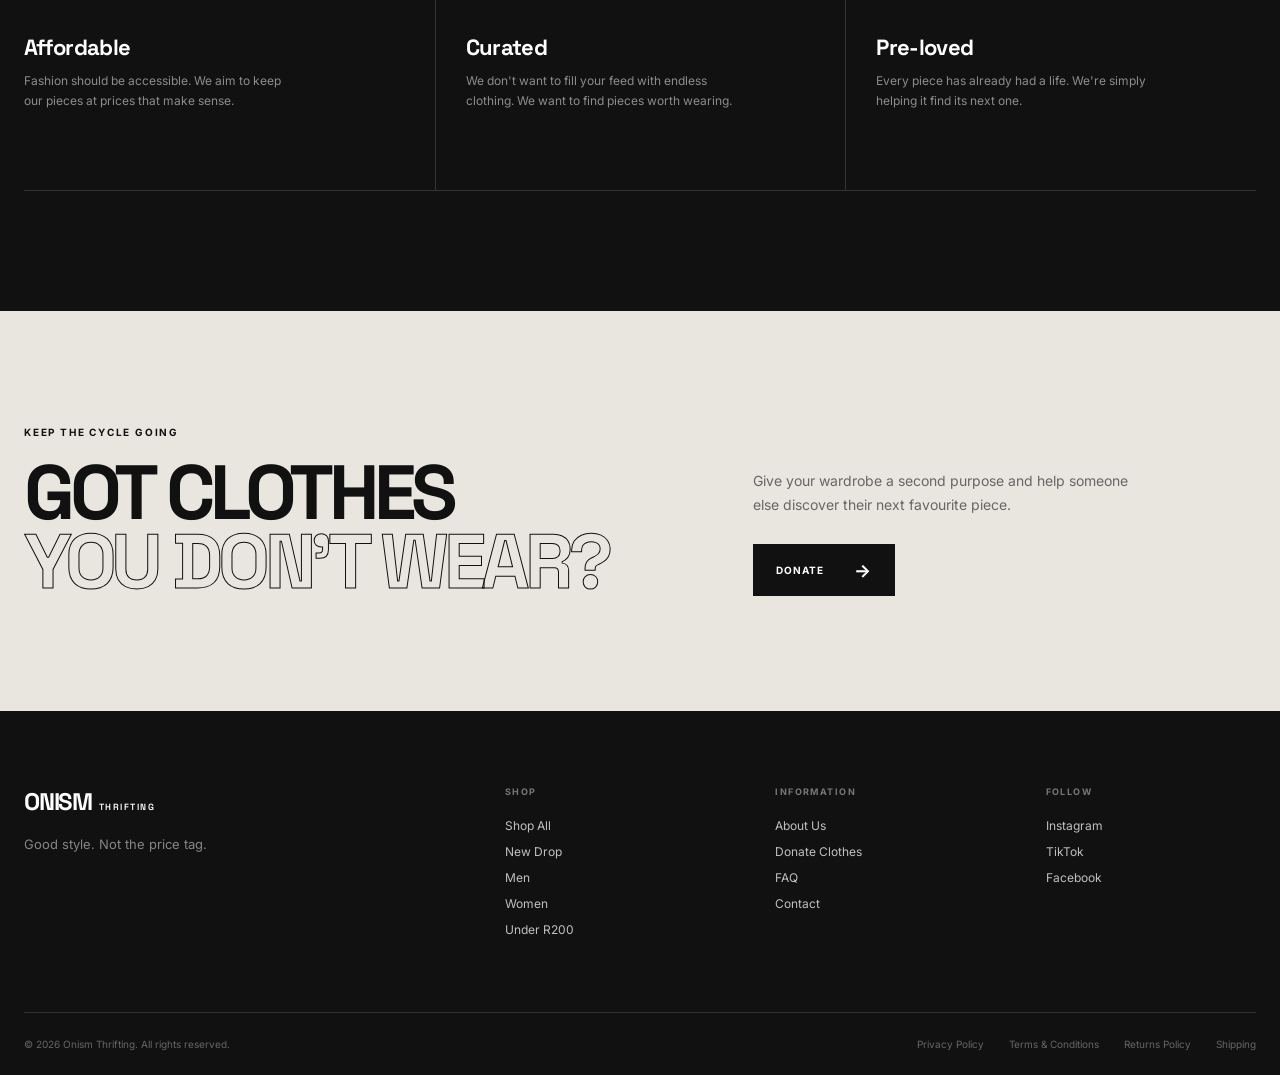
==== commit 7204173b: "Shipping Banner" ====
--- a/about.html
+++ b/about.html
@@ -14,6 +14,13 @@
     </head> 
     
     <body> 
+
+        <!-- ========================= 
+         SHIPPING BANNER ========================== -->
+        <div class="shipping-banner">
+        Free shipping on orders over R500
+        </div>
+
         <!-- ========================= HEADER 
          ========================== --> 
          <header class="site-header"> 
@@ -25,16 +32,27 @@
                     <a href="index.html#new-drop"> New Drop </a> 
                     <a href="shop.html?category=under-200"> Under R200 </a> 
                     <a href="about.html" class="active"> About </a> 
-                    <a href="index.html#sell-donate"> Donate </a> 
+                    <a href="index.html#donate"> Donate </a> 
                 </nav> 
                 
                 <div class="nav-actions"> 
-                    <button class="icon-button" aria-label="Search" > 
+                    <button class="icon-button" id="searchToggle" aria-label="Search" > 
                         <svg width="21" height="21" viewBox="0 0 24 24" fill="none" stroke="currentColor" stroke-width="1.8" stroke-linecap="round" stroke-linejoin="round" > 
                             <circle cx="11" cy="11" r="7"></circle> 
                             <line x1="20" y1="20" x2="16.2" y2="16.2" ></line> 
                         </svg> 
                     </button> 
+
+                                        <!-- Search Form -->
+                <form id="searchForm" class="header-search">
+                    <input
+                        type="search"
+                        id="searchInput"
+                        placeholder="Search items..."
+                        aria-label="Search products"
+                        autocomplete="off"
+                    >
+                </form>
                     
                     <button class="icon-button cart-button" aria-label="Shopping cart" > 
                         <svg width="21" height="21" viewBox="0 0 24 24" fill="none" stroke="currentColor" stroke-width="1.8" stroke-linecap="round" stroke-linejoin="round" > 
@@ -59,7 +77,7 @@
                     <a href="index.html#new-drop"> New Drop </a> 
                     <a href="shop.html?category=under-200"> Under R200 </a> 
                     <a href="about.html"> About </a> 
-                    <a href="index.html#sell-donate"> Donate </a> 
+                    <a href="index.html#donate"> Donate </a> 
                 </nav> 
             </div> 
         </header> 
@@ -121,7 +139,7 @@
             </section> 
             
             <!-- ================================= 
-             SELL / DONATE CTA ================================== --> 
+             DONATE CTA ================================== --> 
              <section class="about-cta"> 
                 <div class="container"> 
                     <div class="about-cta-inner"> 
@@ -132,7 +150,7 @@
                         </div> 
                         <div class="about-cta-action"> 
                             <p> Give your wardrobe a second purpose and help someone else discover their next favourite piece. </p> 
-                            <a href="sell-donate.html" class="about-cta-button" >Donate <span>→</span> </a> 
+                            <a href="donate.html" class="about-cta-button" >Donate <span>→</span> </a> 
                         </div> 
                     </div> 
                 </div> 
@@ -158,15 +176,15 @@
                     </div> <div class="footer-column"> 
                         <p class="footer-heading"> INFORMATION </p> 
                         <a href="about.html"> About Us </a> 
-                        <a href="sell-donate.html"> Donate Clothes </a> 
+                        <a href="donate.html"> Donate Clothes </a> 
                         <a href="faq.html"> FAQ </a> 
                         <a href="contact.html"> Contact </a> 
                     </div> 
                     <div class="footer-column"> 
                         <p class="footer-heading"> FOLLOW </p> 
-                        <a href="#"> Instagram </a> 
-                        <a href="#"> TikTok </a> 
-                        <a href="#"> Facebook </a> 
+                        <a href="https://www.instagram.com/onismthrifting" target="_blank" rel="noopener noreferrer"> Instagram </a> 
+                        <a href="https://www.tiktok.com/@onismthrifting" target="_blank" rel="noopener noreferrer"> TikTok </a> 
+                        <a href="https://www.facebook.com/profile.php?id=61593666105849" target="_blank" rel="noopener noreferrer"> Facebook </a> 
                     </div> 
                 </div> 
                 <div class="footer-bottom"> 
--- a/styles.css
+++ b/styles.css
@@ -54,6 +54,17 @@
     margin-inline: auto;
 }
 
+/* =========================================
+   SHIPPING BANNER
+========================================= */
+.shipping-banner {
+    background: #111;
+    color: #fff;
+    text-align: center;
+    padding: 8px 15px;
+    font-size: 13px;
+    letter-spacing: 0.3px;
+}
 
 /* =========================================
    HEADER
@@ -76,6 +87,28 @@
     gap: 32px;
 }
 
+.header-search {
+    display: none;
+}
+
+.header-search.active {
+    display: block;
+}
+
+.header-search input {
+    width: 220px;
+    padding: 10px 14px;
+    border: 1px solid #ddd;
+    border-radius: 6px;
+    font-family: inherit;
+    font-size: 14px;
+    outline: none;
+}
+
+.header-search input:focus {
+    border-color: #111;
+}
+
 
 /* Logo */
 
@@ -896,6 +929,14 @@
     background: #f5f4f0;
 }
 
+.new-drop-empty {
+    grid-column: 1 / -1;
+    padding: 60px 0;
+    font-size: 13px;
+    color: #888888;
+    text-align: center;
+}
+
 
 /* Section heading */
 
@@ -1396,17 +1437,17 @@
 
 }
 /* =========================================
-   SELL / DONATE
+   DONATE
 ========================================= */
 
-.sell-donate {
+.donate {
     padding: 120px 0;
 
     background: #e8e6df;
 }
 
 
-.sell-donate-container {
+.donate-container {
     display: grid;
 
     grid-template-columns: 1fr 1fr;
@@ -1419,17 +1460,17 @@
 
 /* Left content */
 
-.sell-donate-content {
+.donate-content {
     max-width: 620px;
 }
 
-.sell-donate-content .section-eyebrow {
+.donate-content .section-eyebrow {
     margin-bottom: 20px;
 
     color: #666666;
 }
 
-.sell-donate-content h2 {
+.donate-content h2 {
     margin-bottom: 30px;
 
     font-family: "Space Grotesk", sans-serif;
@@ -1442,7 +1483,7 @@
     font-weight: 700;
 }
 
-.sell-donate-content h2 span {
+.donate-content h2 span {
     display: block;
 
     color: transparent;
@@ -1451,7 +1492,7 @@
 }
 
 
-.sell-donate-description {
+.donate-description {
     max-width: 430px;
 
     font-size: 15px;
@@ -1463,7 +1504,7 @@
 
 /* Right cards */
 
-.sell-donate-actions {
+.donate-actions {
     display: flex;
 
     flex-direction: column;
@@ -1472,7 +1513,7 @@
 }
 
 
-.sell-donate-card {
+.donate-card {
     display: flex;
 
     flex-direction: column;
@@ -1492,13 +1533,13 @@
 }
 
 
-.sell-donate-card:hover {
+.donate-card:hover {
     padding-left: 16px;
     padding-right: 16px;
 }
 
 
-.sell-donate-card-top {
+.donate-card-top {
     display: flex;
 
     align-items: center;
@@ -1508,7 +1549,7 @@
 }
 
 
-.sell-donate-card-top > span:first-child {
+.donate-card-top > span:first-child {
     font-size: 10px;
     font-weight: 600;
 
@@ -1526,12 +1567,12 @@
 }
 
 
-.sell-donate-card:hover .card-arrow {
+.donate-card:hover .card-arrow {
     transform: translate(4px, -4px);
 }
 
 
-.sell-donate-card h3 {
+.donate-card h3 {
     margin-bottom: 8px;
 
     font-family: "Space Grotesk", sans-serif;
@@ -1543,7 +1584,7 @@
 }
 
 
-.sell-donate-card p {
+.donate-card p {
     max-width: 320px;
 
     font-size: 12px;
@@ -1559,17 +1600,17 @@
 
 @media (max-width: 850px) {
 
-    .sell-donate {
+    .donate {
         padding: 90px 0;
     }
 
-    .sell-donate-container {
+    .donate-container {
         grid-template-columns: 1fr;
 
         gap: 60px;
     }
 
-    .sell-donate-content h2 {
+    .donate-content h2 {
         max-width: 600px;
     }
 
@@ -1578,35 +1619,35 @@
 
 @media (max-width: 600px) {
 
-    .sell-donate {
+    .donate {
         padding: 75px 0;
     }
 
-    .sell-donate-content h2 {
+    .donate-content h2 {
         font-size: 52px;
 
         margin-bottom: 24px;
     }
 
-    .sell-donate-description {
+    .donate-description {
         font-size: 14px;
     }
 
-    .sell-donate-card {
+    .donate-card {
         min-height: 165px;
 
         padding: 20px 0;
     }
 
-    .sell-donate-card-top {
+    .donate-card-top {
         margin-bottom: 28px;
     }
 
-    .sell-donate-card h3 {
+    .donate-card h3 {
         font-size: 22px;
     }
 
-    .sell-donate-card p {
+    .donate-card p {
         font-size: 11px;
     }
 
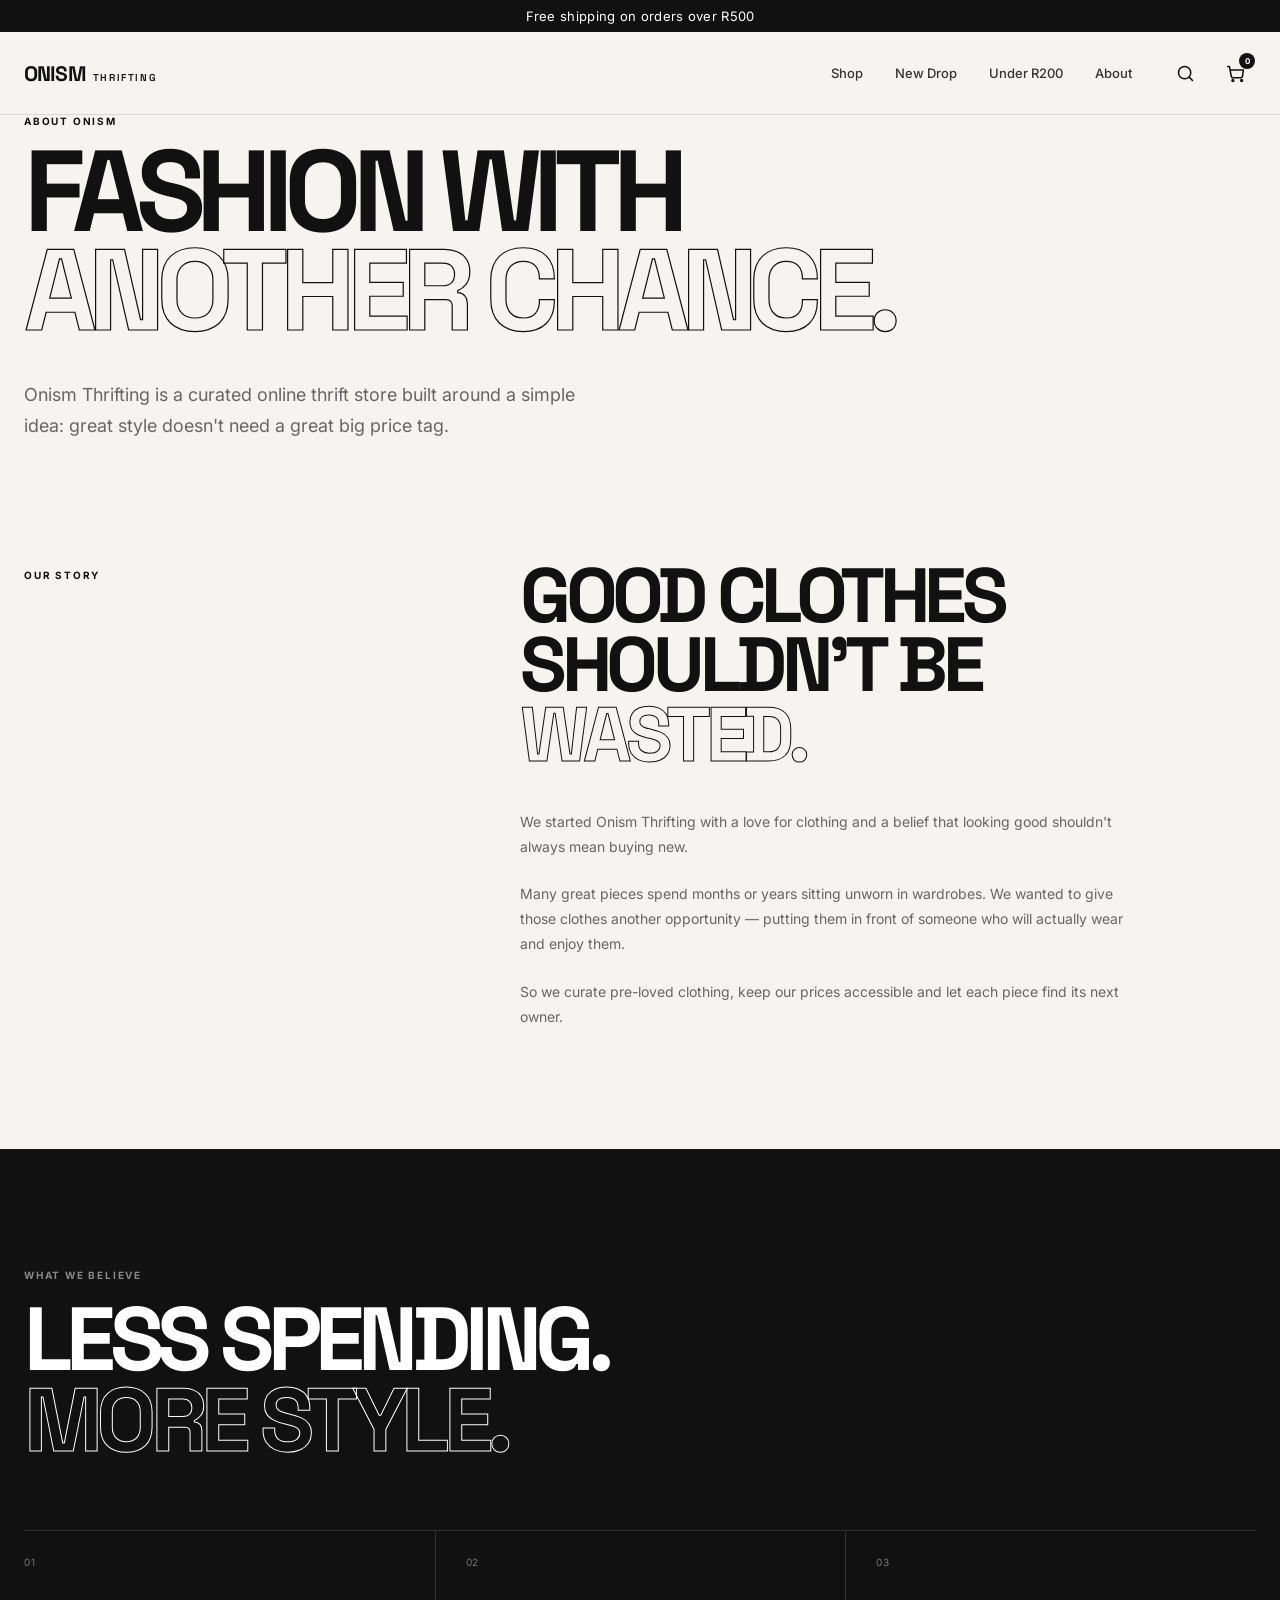
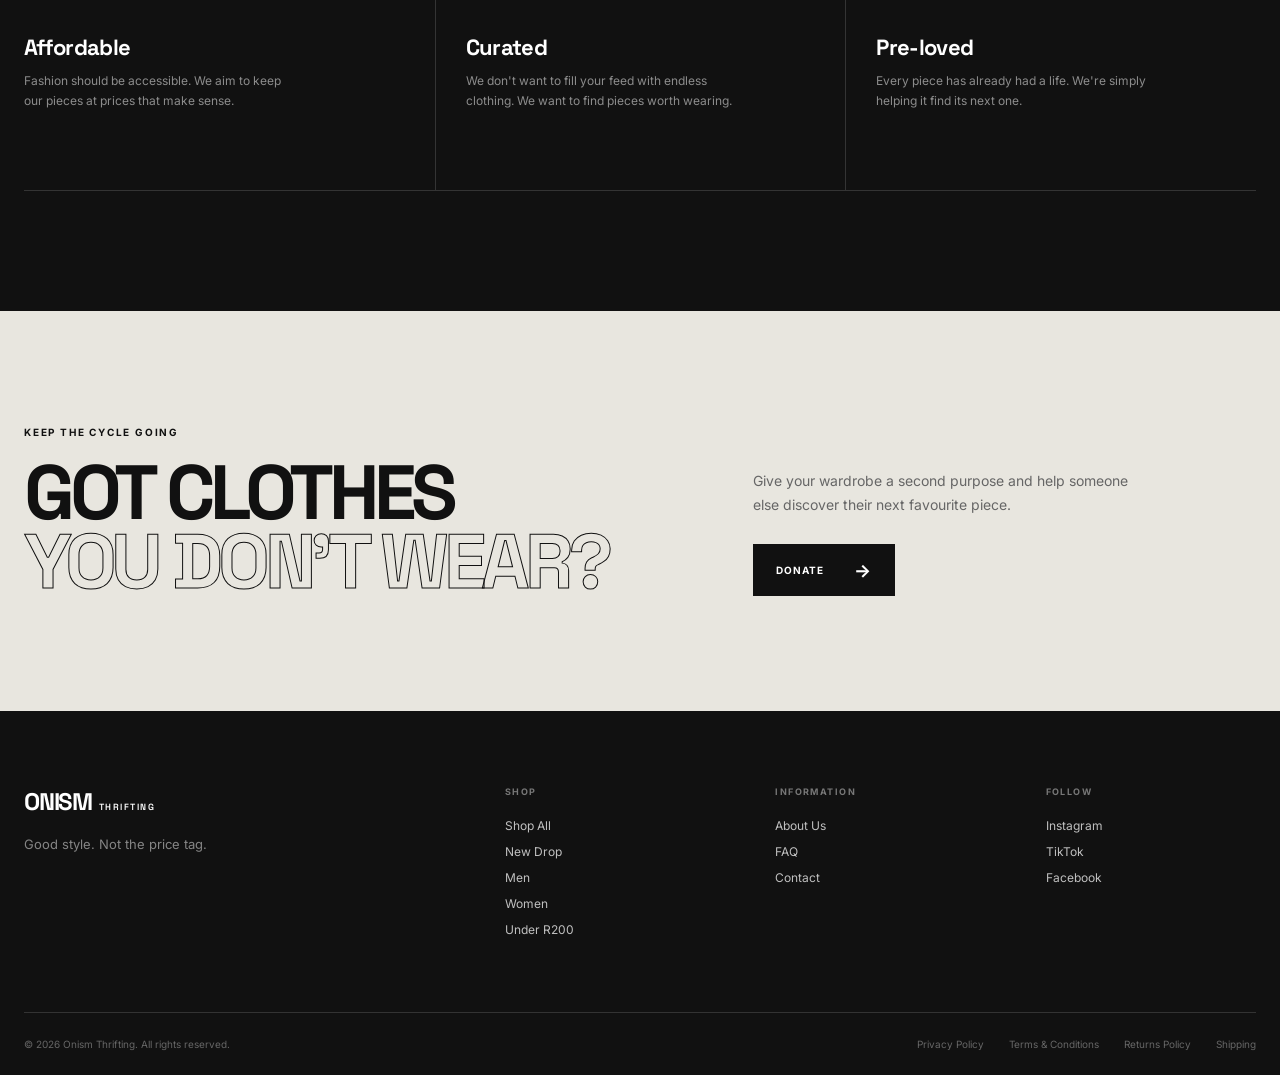
==== commit 1b84eef9: "HeadFoot Donate Remove" ====
--- a/about.html
+++ b/about.html
@@ -32,7 +32,6 @@
                     <a href="index.html#new-drop"> New Drop </a> 
                     <a href="shop.html?category=under-200"> Under R200 </a> 
                     <a href="about.html" class="active"> About </a> 
-                    <a href="index.html#donate"> Donate </a> 
                 </nav> 
                 
                 <div class="nav-actions"> 
@@ -77,7 +76,6 @@
                     <a href="index.html#new-drop"> New Drop </a> 
                     <a href="shop.html?category=under-200"> Under R200 </a> 
                     <a href="about.html"> About </a> 
-                    <a href="index.html#donate"> Donate </a> 
                 </nav> 
             </div> 
         </header> 
@@ -176,7 +174,6 @@
                     </div> <div class="footer-column"> 
                         <p class="footer-heading"> INFORMATION </p> 
                         <a href="about.html"> About Us </a> 
-                        <a href="donate.html"> Donate Clothes </a> 
                         <a href="faq.html"> FAQ </a> 
                         <a href="contact.html"> Contact </a> 
                     </div> 
@@ -200,5 +197,6 @@
         </footer> 
         
         <script src="script.js"></script> 
+        <script src="cart.js"></script>
     </body> 
 </html>
--- a/styles.css
+++ b/styles.css
@@ -1878,4 +1878,437 @@
         flex-wrap: wrap;
     }
 
+}
+
+/* ==========================================
+   CART PAGE
+========================================== */
+
+.cart-page {
+    padding: 60px 0 90px;
+}
+
+.cart-heading {
+    margin-bottom: 40px;
+}
+
+.cart-heading p {
+    margin-bottom: 8px;
+    font-size: 12px;
+    letter-spacing: 1.5px;
+    color: #777;
+}
+
+.cart-heading h1 {
+    margin: 0;
+    font-size: 36px;
+}
+
+
+/* CART LAYOUT */
+
+.cart-content {
+    display: grid;
+    grid-template-columns: 1.5fr 0.8fr;
+    gap: 60px;
+    align-items: start;
+}
+
+
+/* CART ITEM */
+
+.cart-item {
+    display: grid;
+    grid-template-columns: 130px 1fr auto;
+    gap: 24px;
+    padding: 24px 0;
+    border-bottom: 1px solid #e5e5e5;
+}
+
+.cart-item-image {
+    width: 130px;
+    aspect-ratio: 4 / 5;
+    overflow: hidden;
+    background: #f5f5f5;
+}
+
+.cart-item-image img {
+    width: 100%;
+    height: 100%;
+    object-fit: cover;
+}
+
+.cart-item-info h2 {
+    margin: 0 0 8px;
+    font-size: 18px;
+}
+
+.cart-item-info p {
+    margin: 0 0 6px;
+    font-size: 14px;
+    color: #666;
+}
+
+.cart-item-price {
+    font-size: 16px;
+    font-weight: 600;
+}
+
+.remove-cart-item {
+    margin-top: 18px;
+    padding: 0;
+    border: none;
+    background: none;
+    font-family: inherit;
+    font-size: 13px;
+    text-decoration: underline;
+    cursor: pointer;
+    color: #666;
+}
+
+
+/* SUMMARY */
+
+.cart-summary {
+    padding: 28px;
+    background: #f7f7f7;
+}
+
+.cart-summary h2 {
+    margin: 0 0 28px;
+    font-size: 20px;
+}
+
+.summary-row {
+    display: flex;
+    justify-content: space-between;
+    gap: 20px;
+    padding: 12px 0;
+}
+
+.cart-total {
+    margin-top: 10px;
+    padding-top: 20px;
+    border-top: 1px solid #ddd;
+    font-size: 18px;
+}
+
+.free-shipping-message {
+    margin: 20px 0;
+    font-size: 13px;
+    line-height: 1.5;
+}
+
+.checkout-button {
+    display: block;
+    width: 100%;
+    padding: 15px;
+    background: #111;
+    color: #fff;
+    text-align: center;
+    text-decoration: none;
+    box-sizing: border-box;
+}
+
+.continue-shopping {
+    display: block;
+    margin-top: 16px;
+    text-align: center;
+    font-size: 13px;
+    color: #333;
+}
+
+
+/* EMPTY CART */
+
+.cart-empty {
+    padding: 70px 0;
+    text-align: center;
+}
+
+.cart-empty h2 {
+    margin-bottom: 10px;
+}
+
+.cart-empty p {
+    margin-bottom: 25px;
+    color: #666;
+}
+
+
+/* MOBILE */
+
+@media (max-width: 768px) {
+
+    .cart-content {
+        grid-template-columns: 1fr;
+        gap: 40px;
+    }
+
+    .cart-item {
+        grid-template-columns: 90px 1fr;
+        gap: 18px;
+    }
+
+    .cart-item-image {
+        width: 90px;
+    }
+
+    .cart-item-price {
+        grid-column: 2;
+    }
+
+}
+
+/* ==========================================
+   CHECKOUT PAGE
+========================================== */
+
+.checkout-page {
+    padding: 60px 0 90px;
+}
+
+.checkout-heading {
+    margin-bottom: 40px;
+}
+
+.checkout-heading p {
+    margin-bottom: 8px;
+    font-size: 12px;
+    letter-spacing: 1.5px;
+    color: #777;
+}
+
+.checkout-heading h1 {
+    margin: 0;
+    font-size: 36px;
+}
+
+.checkout-layout {
+    display: grid;
+    grid-template-columns: 1.2fr 0.8fr;
+    gap: 60px;
+    align-items: start;
+}
+
+.checkout-details h2,
+.checkout-summary h2 {
+    margin: 0 0 25px;
+    font-size: 20px;
+}
+
+.checkout-details h2:not(:first-child) {
+    margin-top: 40px;
+}
+
+.checkout-field {
+    margin-bottom: 20px;
+}
+
+.checkout-field label {
+    display: block;
+    margin-bottom: 8px;
+    font-size: 13px;
+    font-weight: 500;
+}
+
+.checkout-field input,
+.checkout-field select {
+    width: 100%;
+    padding: 13px 14px;
+    border: 1px solid #ddd;
+    background: #fff;
+    font-family: inherit;
+    font-size: 14px;
+    box-sizing: border-box;
+    outline: none;
+}
+
+.checkout-field input:focus,
+.checkout-field select:focus {
+    border-color: #111;
+}
+
+.checkout-name-grid {
+    display: grid;
+    grid-template-columns: 1fr 1fr;
+    gap: 20px;
+}
+
+.checkout-summary {
+    padding: 28px;
+    background: #f7f7f7;
+}
+
+.checkout-item {
+    display: grid;
+    grid-template-columns: 60px 1fr auto;
+    gap: 14px;
+    align-items: center;
+    padding: 14px 0;
+    border-bottom: 1px solid #ddd;
+}
+
+.checkout-item-image {
+    width: 60px;
+    aspect-ratio: 4 / 5;
+    object-fit: cover;
+}
+
+.checkout-item-info strong {
+    display: block;
+    font-size: 14px;
+}
+
+.checkout-item-info span {
+    font-size: 12px;
+    color: #666;
+}
+
+.checkout-item-price {
+    font-size: 14px;
+}
+
+.pay-button {
+    width: 100%;
+    margin-top: 20px;
+    padding: 15px;
+    border: none;
+    background: #111;
+    color: #fff;
+    font-family: inherit;
+    font-size: 14px;
+    cursor: pointer;
+}
+
+.checkout-empty {
+    padding: 70px 0;
+    text-align: center;
+}
+
+@media (max-width: 768px) {
+
+    .checkout-layout {
+        grid-template-columns: 1fr;
+        gap: 40px;
+    }
+
+    .checkout-name-grid {
+        grid-template-columns: 1fr;
+        gap: 0;
+    }
+
+}
+
+/* ==========================================
+   PAYMENT STATUS
+========================================== */
+
+.payment-status-page {
+    padding: 90px 0;
+}
+
+.payment-status-card {
+    max-width: 620px;
+    margin: 0 auto;
+    padding: 50px 40px;
+    text-align: center;
+    background: #f7f7f7;
+}
+
+.payment-status-label {
+    margin-bottom: 18px;
+    font-size: 12px;
+    letter-spacing: 1.5px;
+    color: #777;
+}
+
+.payment-status-card h1 {
+    margin: 0 0 16px;
+    font-size: 34px;
+}
+
+.payment-status-message {
+    max-width: 480px;
+    margin: 0 auto 30px;
+    color: #666;
+    line-height: 1.6;
+}
+
+.payment-loader {
+    width: 28px;
+    height: 28px;
+    margin: 0 auto 25px;
+    border: 2px solid #ddd;
+    border-top-color: #111;
+    border-radius: 50%;
+    animation: payment-spin 0.8s linear infinite;
+}
+
+@keyframes payment-spin {
+
+    to {
+        transform: rotate(360deg);
+    }
+
+}
+
+.payment-order-details {
+    margin: 30px 0;
+    padding: 20px 0;
+    border-top: 1px solid #ddd;
+    border-bottom: 1px solid #ddd;
+}
+
+.payment-detail-row {
+    display: flex;
+    justify-content: space-between;
+    gap: 20px;
+    padding: 8px 0;
+    text-align: left;
+    font-size: 14px;
+}
+
+.payment-detail-row span {
+    color: #666;
+}
+
+.payment-continue-button,
+.check-payment-button {
+    display: block;
+    width: 100%;
+    box-sizing: border-box;
+    margin-top: 20px;
+    padding: 15px;
+    border: none;
+    background: #111;
+    color: #fff;
+    font-family: inherit;
+    font-size: 14px;
+    text-align: center;
+    text-decoration: none;
+    cursor: pointer;
+}
+
+.payment-return-link {
+    display: block;
+    margin-top: 20px;
+    color: #333;
+    font-size: 14px;
+}
+
+@media (max-width: 600px) {
+
+    .payment-status-page {
+        padding: 50px 0;
+    }
+
+    .payment-status-card {
+        padding: 40px 20px;
+    }
+
+    .payment-status-card h1 {
+        font-size: 28px;
+    }
+
 }
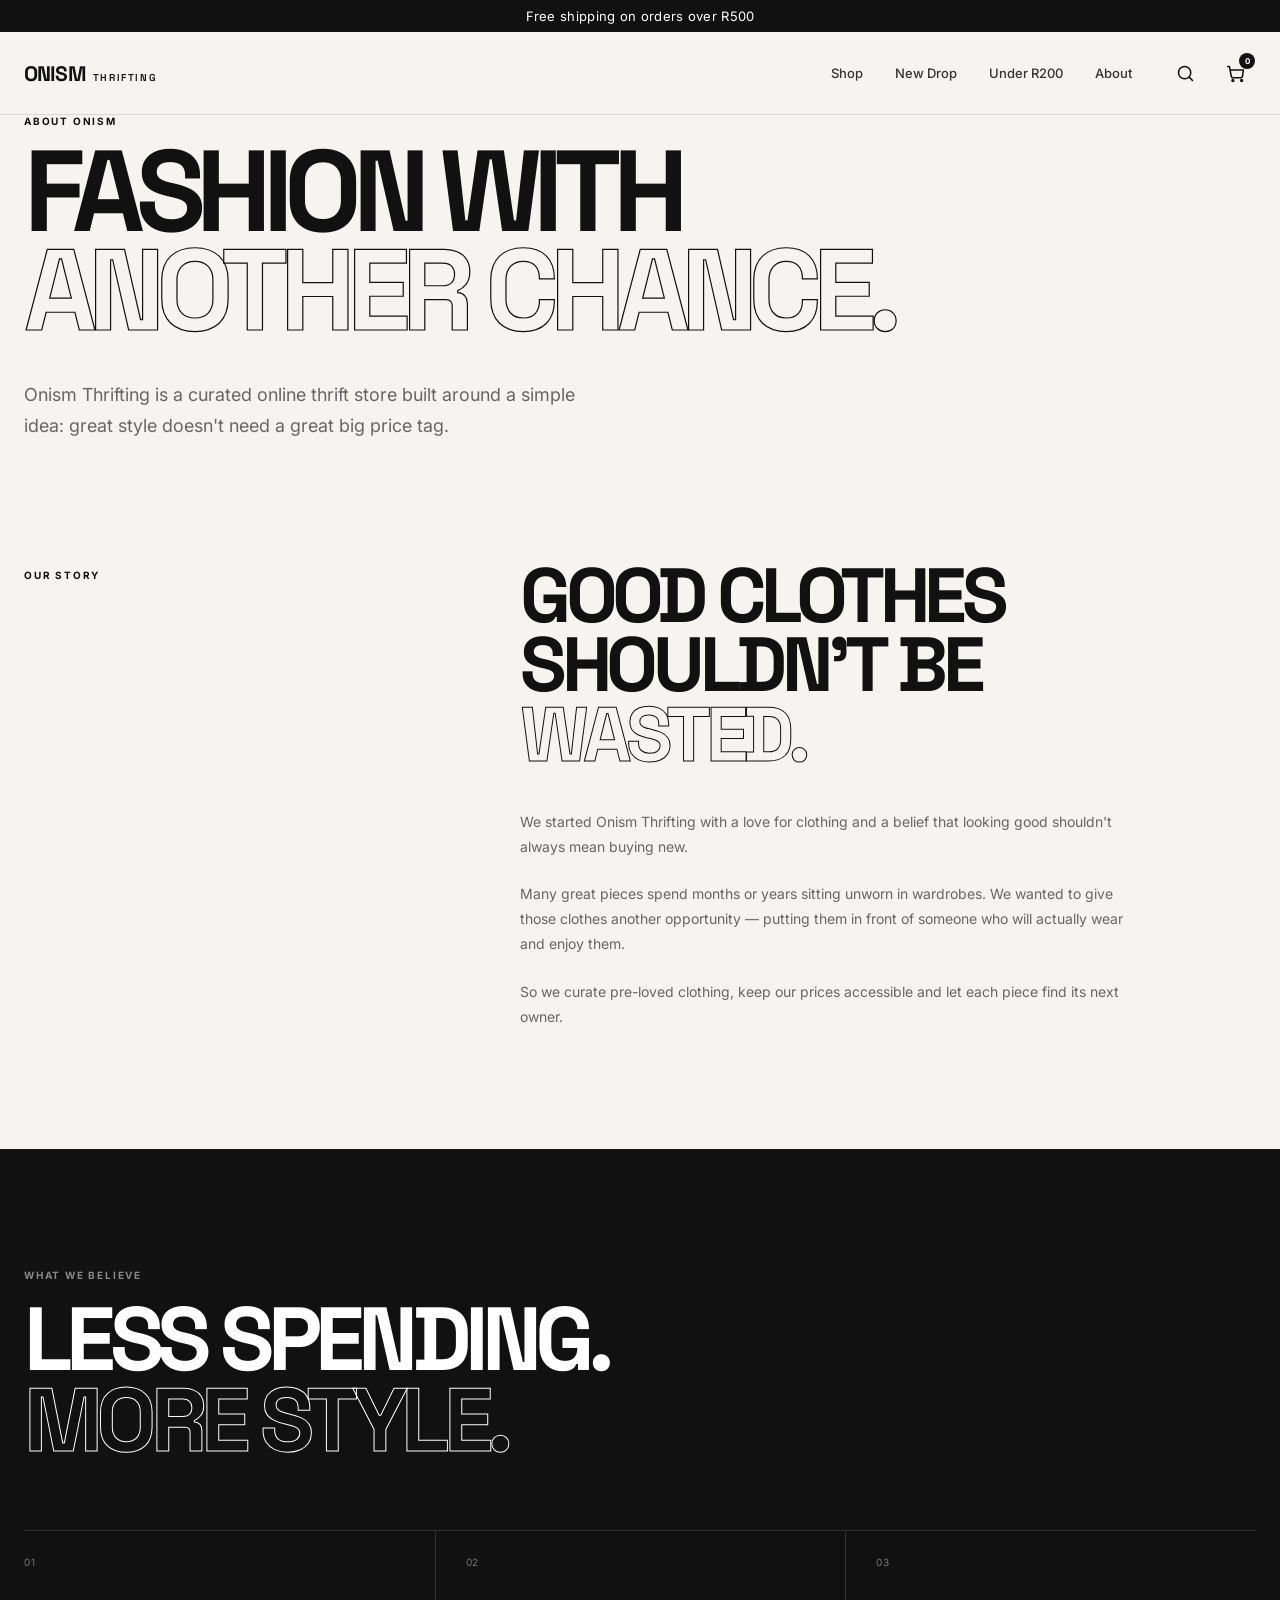
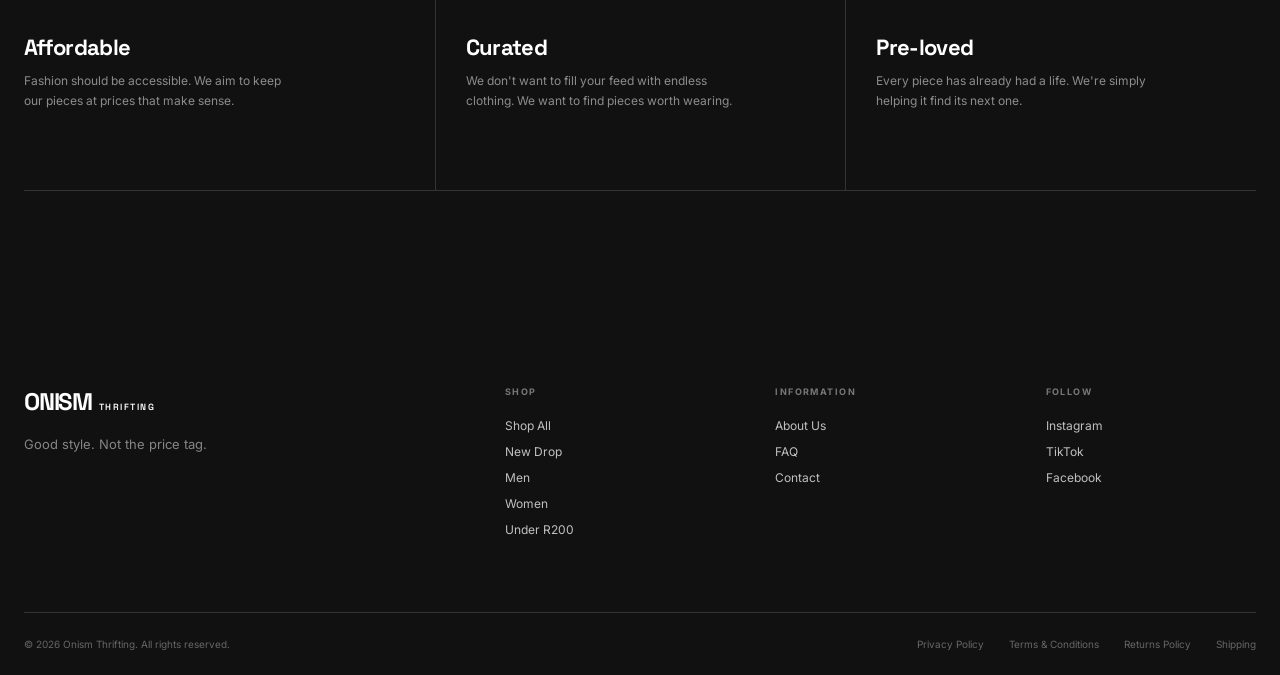
==== commit 3a1164c5: "Donate Remove from Pages" ====
--- a/about.html
+++ b/about.html
@@ -135,24 +135,6 @@
                     </div> 
                 </div> 
             </section> 
-            
-            <!-- ================================= 
-             DONATE CTA ================================== --> 
-             <section class="about-cta"> 
-                <div class="container"> 
-                    <div class="about-cta-inner"> 
-                        <div> 
-                            <p class="section-eyebrow"> KEEP THE CYCLE GOING </p>
-                            <h2> GOT CLOTHES <span>YOU DON'T WEAR?</span> 
-                            </h2> 
-                        </div> 
-                        <div class="about-cta-action"> 
-                            <p> Give your wardrobe a second purpose and help someone else discover their next favourite piece. </p> 
-                            <a href="donate.html" class="about-cta-button" >Donate <span>→</span> </a> 
-                        </div> 
-                    </div> 
-                </div> 
-            </section> 
         </main> 
         
         <!-- ========================= 
